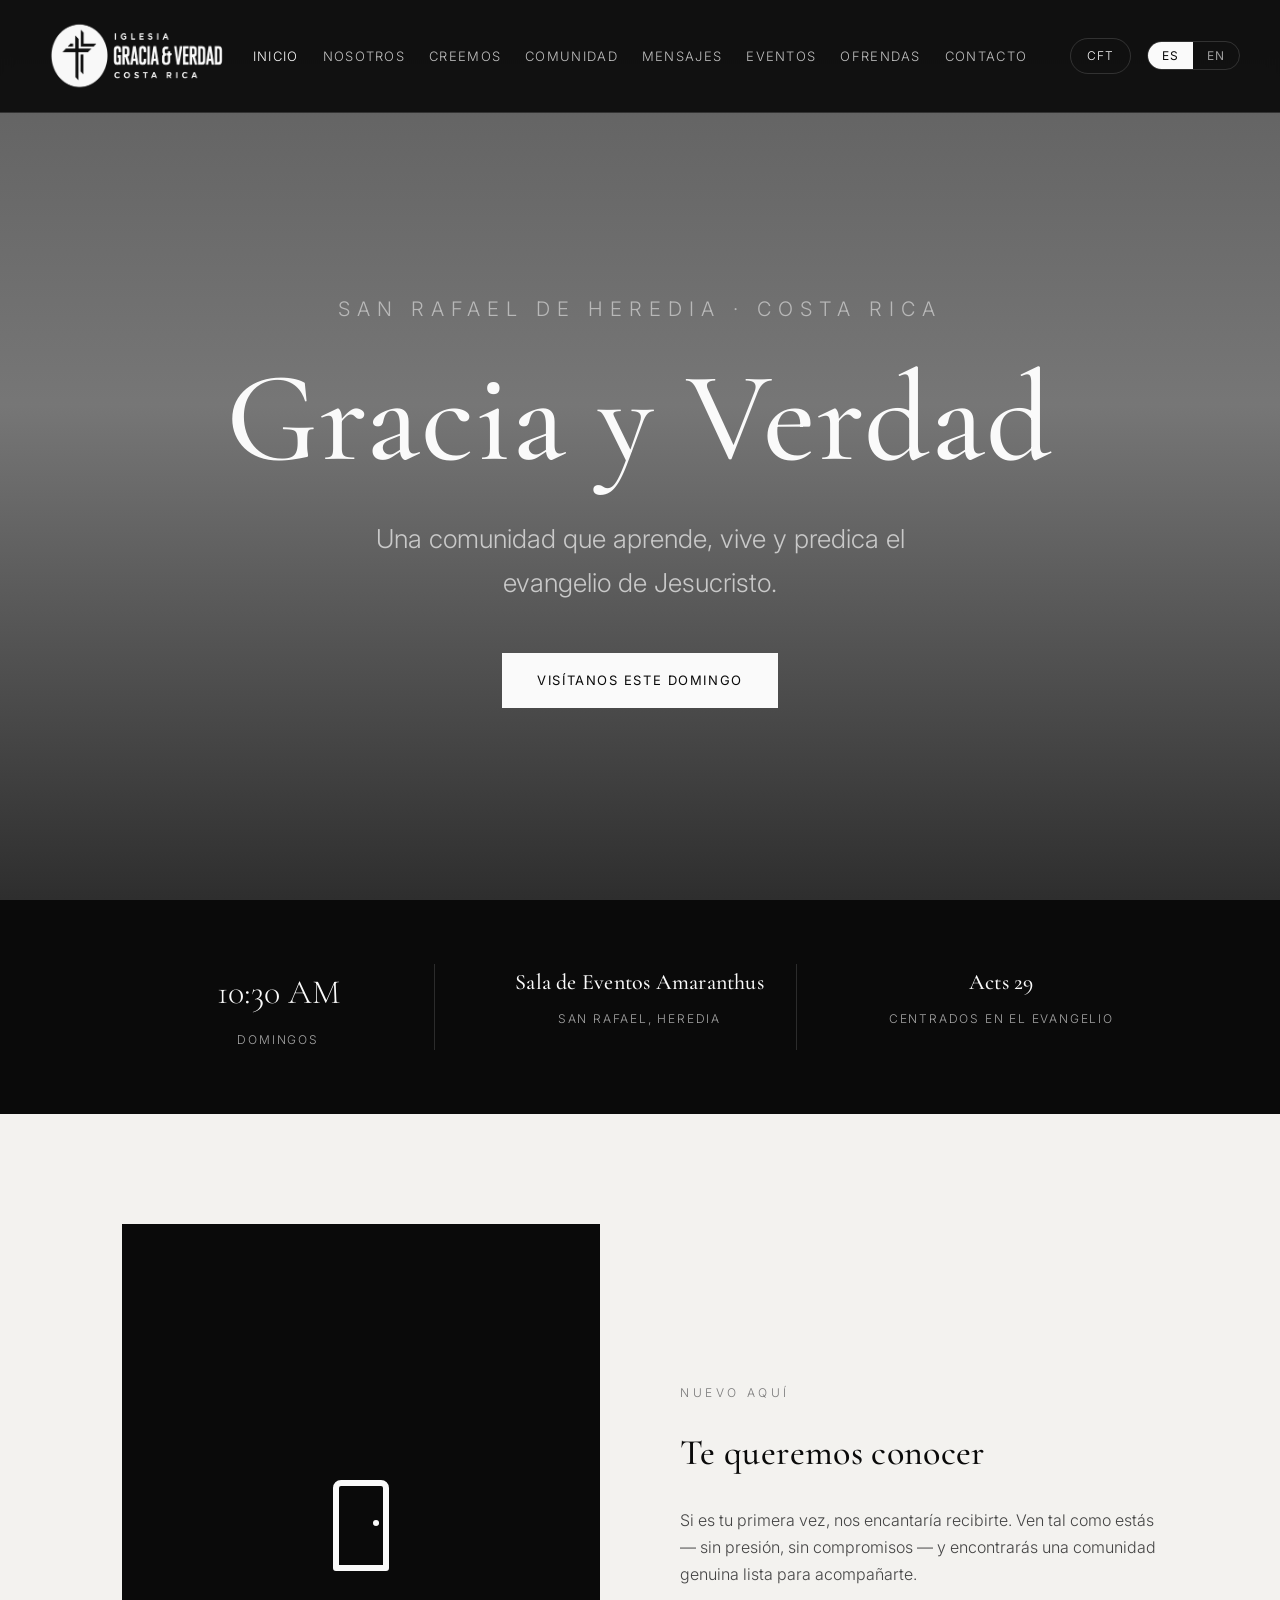
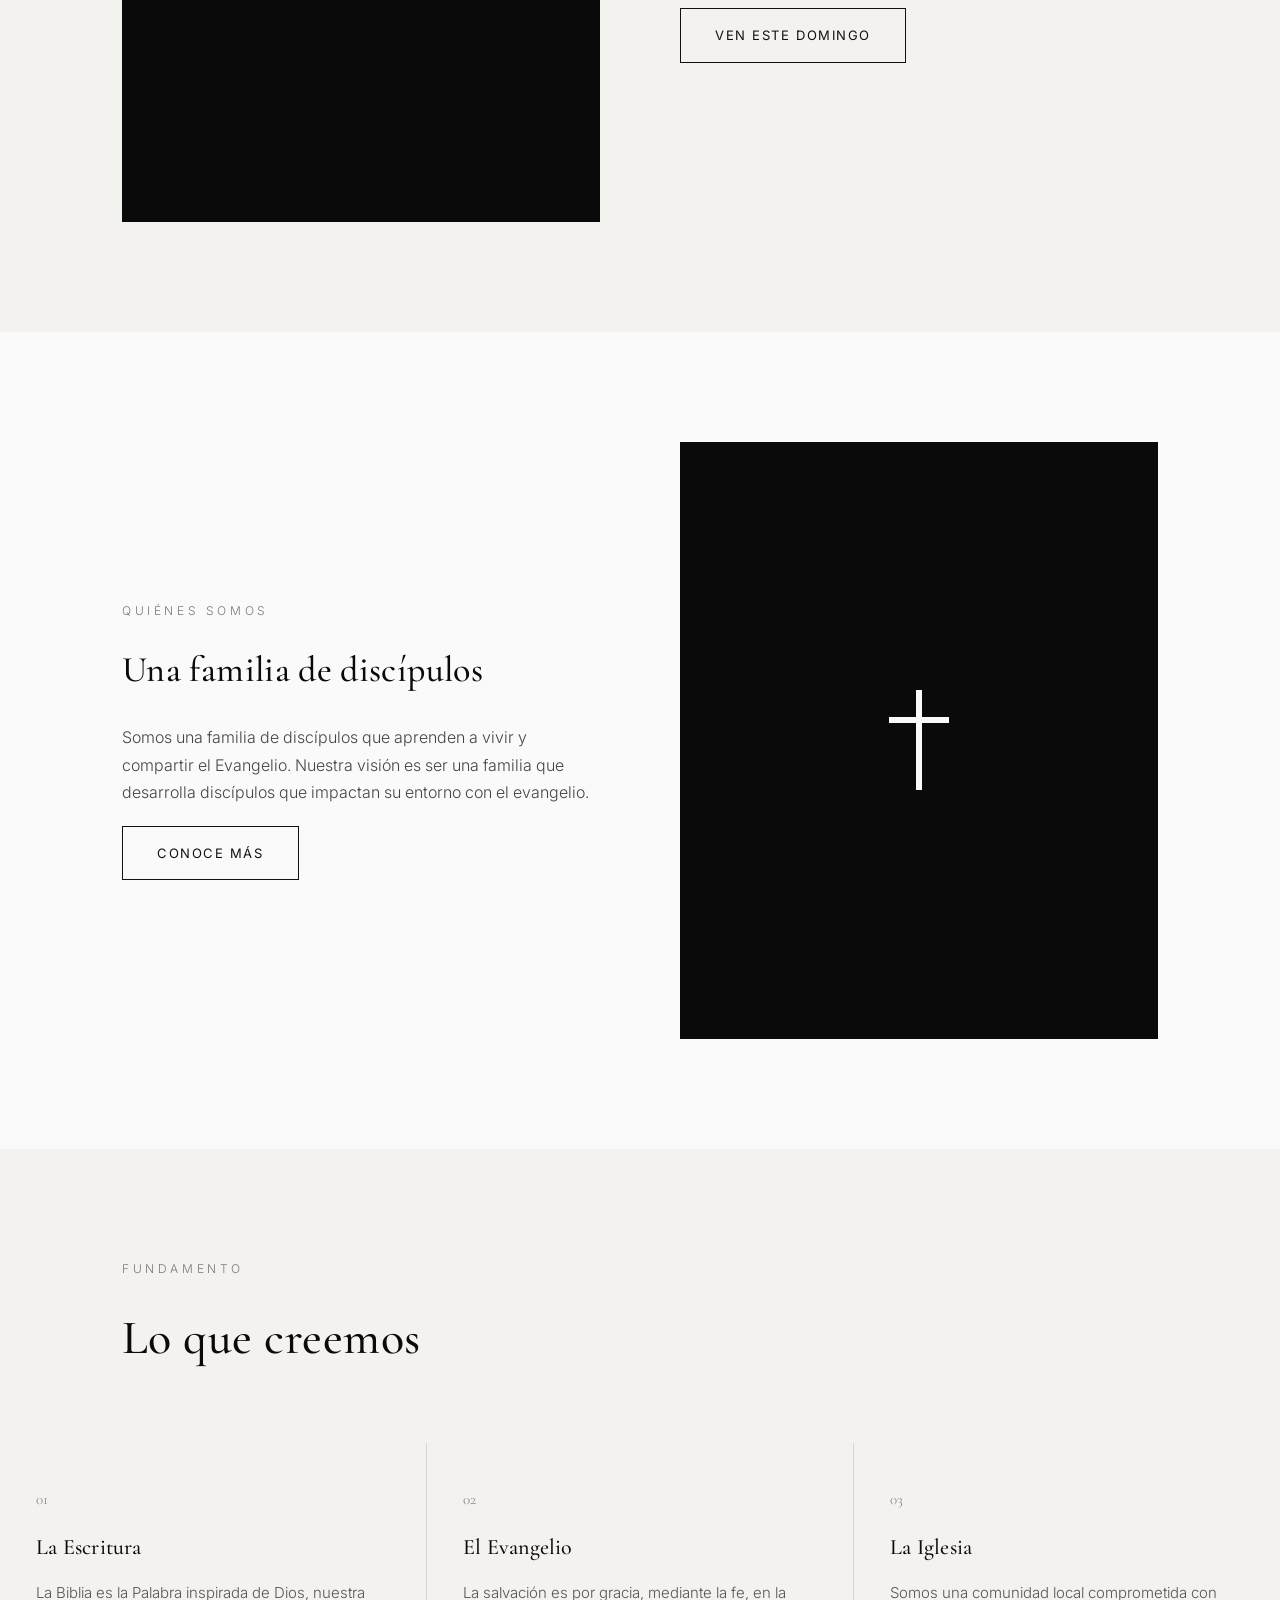
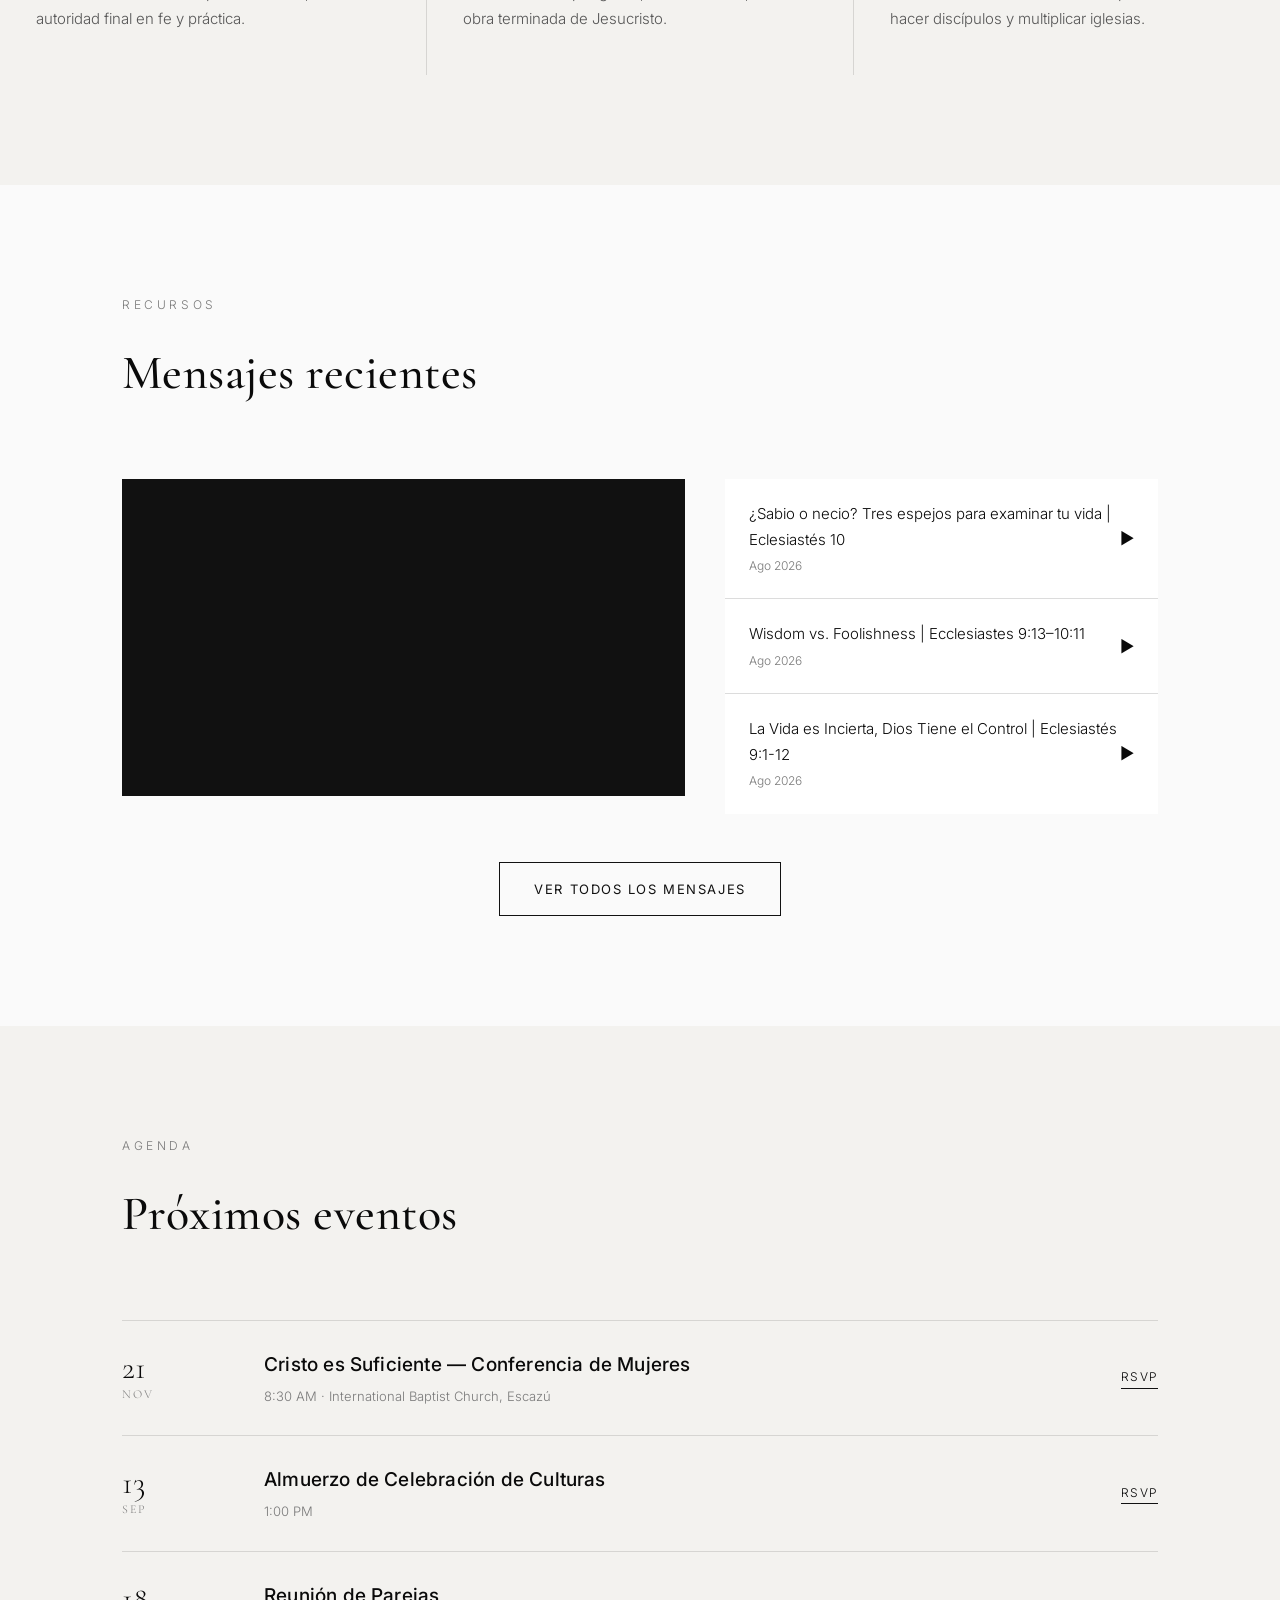
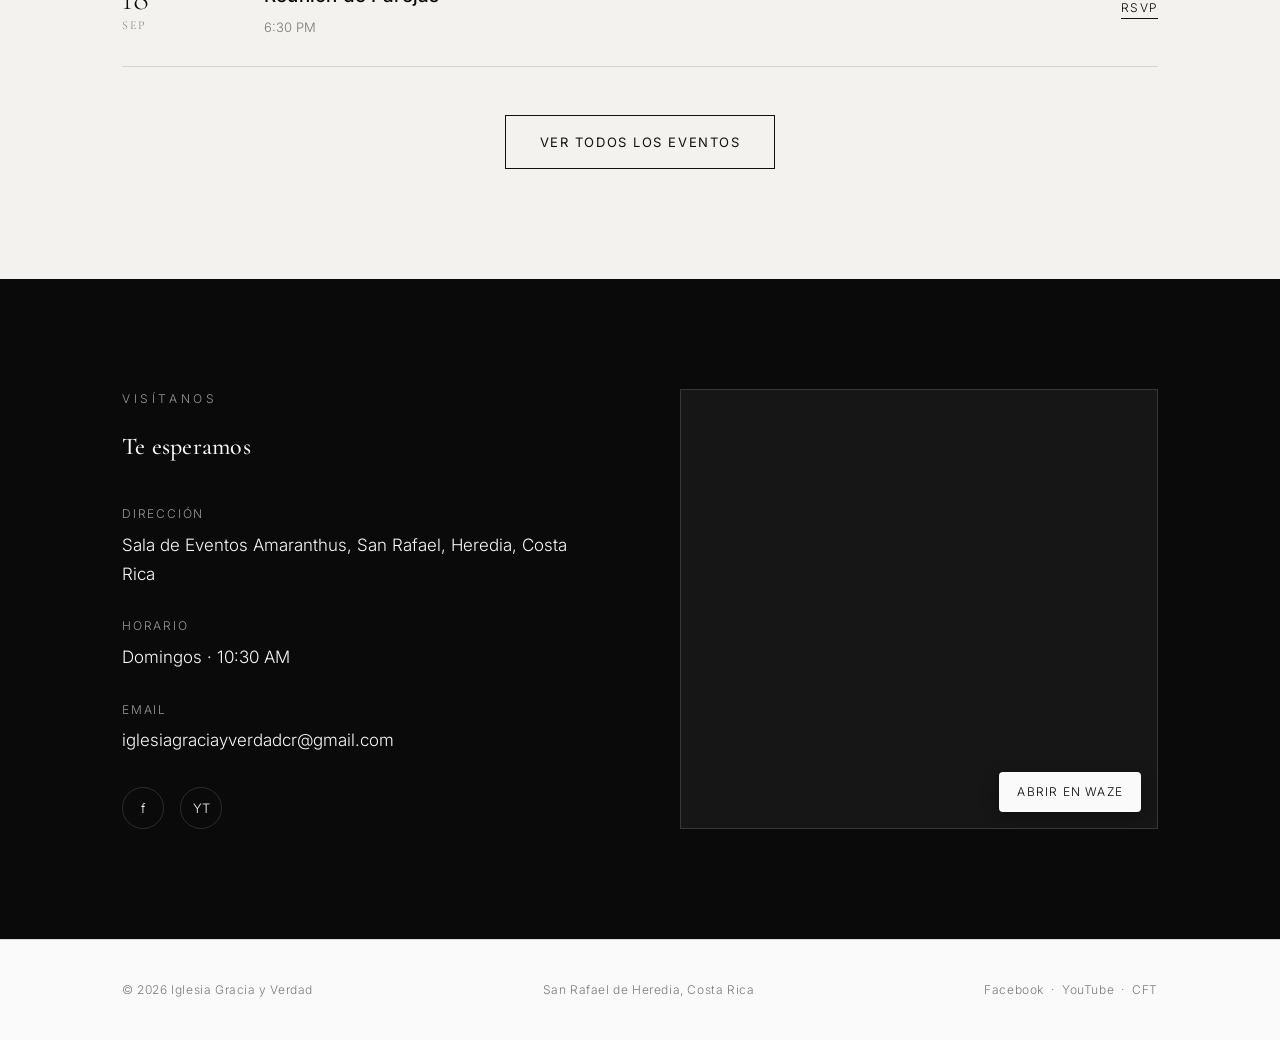
==== index.html @ 1cadcfd3 "Add CFT badge to header nav on every page for higher visibility" ====
<!DOCTYPE html>
<html lang="es" data-lang="es">
<head>
<meta charset="UTF-8">
<meta name="viewport" content="width=device-width, initial-scale=1.0">
<title>Inicio | Home &mdash; Iglesia Gracia y Verdad</title>
<meta name="description" content="Iglesia Gracia y Verdad, San Rafael de Heredia, Costa Rica / Iglesia Gracia y Verdad, San Rafael de Heredia, Costa Rica">
<link rel="preconnect" href="https://fonts.googleapis.com">
<link rel="preconnect" href="https://fonts.gstatic.com" crossorigin>
<link href="https://fonts.googleapis.com/css2?family=Cormorant+Garamond:wght@400;500;600&family=Inter:wght@300;400;500;600&display=swap" rel="stylesheet">
<link rel="stylesheet" href="style.css">
</head>
<body>
<header>
  <div class="nav">
    <a class="brand" href="index.html">
      <img src="logo3.png" alt="Iglesia Gracia y Verdad" class="brand-logo" onerror="this.style.display='none';document.getElementById('brand-fallback').style.display='flex';">
      <span class="brand-fallback" id="brand-fallback">
        <span class="mark">
          <svg viewBox="0 0 24 24" fill="none" xmlns="http://www.w3.org/2000/svg">
            <path d="M12 3 L12 21 M7 9 L17 9" stroke="#0a0a0a" stroke-width="2"/>
          </svg>
        </span>
        <span class="brand-name">Gracia y Verdad</span>
      </span>
    </a>
    <div class="nav-group">
      <nav class="links">
      <a href="index.html" class="active"><span data-i18n="es" class="inline">Inicio</span><span data-i18n="en" class="inline">Home</span></a>
      <a href="about.html" class=""><span data-i18n="es" class="inline">Nosotros</span><span data-i18n="en" class="inline">About</span></a>
      <a href="beliefs.html" class=""><span data-i18n="es" class="inline">Creemos</span><span data-i18n="en" class="inline">Beliefs</span></a>
      <a href="community.html" class=""><span data-i18n="es" class="inline">Comunidad</span><span data-i18n="en" class="inline">Community</span></a>
      <a href="sermons.html" class=""><span data-i18n="es" class="inline">Mensajes</span><span data-i18n="en" class="inline">Sermons</span></a>
      <a href="events.html" class=""><span data-i18n="es" class="inline">Eventos</span><span data-i18n="en" class="inline">Events</span></a>
      <a href="giving.html" class=""><span data-i18n="es" class="inline">Ofrendas</span><span data-i18n="en" class="inline">Giving</span></a>
      <a href="contact.html" class=""><span data-i18n="es" class="inline">Contacto</span><span data-i18n="en" class="inline">Contact</span></a>
      </nav>
      <div class="nav-right">
        <a class="cft-badge" href="https://cftgv.com/" target="_blank" rel="noopener">CFT</a>
        <div class="lang-toggle">
          <button data-set-lang="es">ES</button>
          <button data-set-lang="en">EN</button>
        </div>
        <button class="menu-btn" aria-label="Menu">&#9776;</button>
      </div>
    </div>
  </div>
</header>

<section class="hero">
  <video class="hero-video" autoplay muted loop playsinline>
    <source src="hero-video-compressed.mp4" type="video/mp4">
  </video>
  <div class="hero-overlay"></div>
  <div class="eyebrow">
    <span data-i18n="es" class="inline">San Rafael de Heredia &middot; Costa Rica</span>
    <span data-i18n="en" class="inline">San Rafael de Heredia &middot; Costa Rica</span>
  </div>
  <h1>Gracia y Verdad</h1>
  <p class="sub">
    <span data-i18n="es">Una comunidad que aprende, vive y predica el evangelio de Jesucristo.</span>
    <span data-i18n="en">A community that learns, lives, and preaches the gospel of Jesus Christ.</span>
  </p>
  <div class="hero-cta">
    <a class="btn solid" href="#welcome">
      <span data-i18n="es" class="inline">Vis&iacute;tanos este domingo</span>
      <span data-i18n="en" class="inline">Join us Sunday</span>
    </a>
  </div>
</section>

<div class="info-strip">
  <div class="container info-grid">
    <div class="item">
      <div class="num">10:30 AM</div>
      <div class="cap"><span data-i18n="es" class="inline">Domingos</span><span data-i18n="en" class="inline">Sundays</span></div>
    </div>
    <div class="item">
      <div class="num serif" style="font-size:22px;">Sala de Eventos Amaranthus</div>
      <div class="cap"><span data-i18n="es" class="inline">San Rafael, Heredia</span><span data-i18n="en" class="inline">San Rafael, Heredia</span></div>
    </div>
    <div class="item">
      <div class="num serif" style="font-size:22px;">Acts 29</div>
      <div class="cap"><span data-i18n="es" class="inline">Centrados en el Evangelio</span><span data-i18n="en" class="inline">Gospel-Centered</span></div>
    </div>
  </div>
</div>

<section class="off" id="welcome">
  <div class="container about-grid">
    <div class="visual">
      <svg viewBox="0 0 24 24" fill="none" xmlns="http://www.w3.org/2000/svg">
        <path d="M7 21V5a1 1 0 0 1 1-1h8a1 1 0 0 1 1 1v16M7 21h10M15 12h.01" stroke="#fafafa" stroke-width="1.2" stroke-linecap="round"/>
      </svg>
    </div>
    <div>
      <div class="label"><span data-i18n="es" class="inline">Nuevo aqu&iacute;</span><span data-i18n="en" class="inline">New Here</span></div>
      <h2 style="font-size:36px;margin-bottom:24px;">
        <span data-i18n="es">Te queremos conocer</span>
        <span data-i18n="en">We want to meet you</span>
      </h2>
      <p>
        <span data-i18n="es">Si es tu primera vez, nos encantar&iacute;a recibirte. Ven tal como est&aacute;s &mdash; sin presi&oacute;n, sin compromisos &mdash; y encontrar&aacute;s una comunidad genuina lista para acompa&ntilde;arte.</span>
        <span data-i18n="en">If it's your first time, we'd love to welcome you. Come just as you are &mdash; no pressure, no obligations &mdash; and you'll find a genuine community ready to walk alongside you.</span>
      </p>
      <a class="btn dark" href="visit.html#form">
        <span data-i18n="es" class="inline">Ven este domingo</span>
        <span data-i18n="en" class="inline">Come this Sunday</span>
      </a>
    </div>
  </div>
</section>

<section id="about">
  <div class="container about-grid">
    <div>
      <div class="label"><span data-i18n="es" class="inline">Qui&eacute;nes somos</span><span data-i18n="en" class="inline">Who we are</span></div>
      <h2 style="font-size:36px;margin-bottom:24px;">
        <span data-i18n="es">Una familia de disc&iacute;pulos</span>
        <span data-i18n="en">A family of disciples</span>
      </h2>
      <p>
        <span data-i18n="es">Somos una familia de disc&iacute;pulos que aprenden a vivir y compartir el Evangelio. Nuestra visi&oacute;n es ser una familia que desarrolla disc&iacute;pulos que impactan su entorno con el evangelio.</span>
        <span data-i18n="en">We are a family of disciples who learn to live and share the Gospel. Our vision is to be a family that develops disciples who impact their surroundings with the gospel.</span>
      </p>
      <a class="btn dark" href="about.html">
        <span data-i18n="es" class="inline">Conoce m&aacute;s</span>
        <span data-i18n="en" class="inline">Learn more</span>
      </a>
    </div>
    <div class="visual">
      <svg viewBox="0 0 24 24" fill="none" xmlns="http://www.w3.org/2000/svg">
        <path d="M12 2 L12 22 M6 8 L18 8" stroke="#fafafa" stroke-width="1.2"/>
      </svg>
    </div>
  </div>
</section>

<section class="off">
  <div class="container">
    <div class="section-head">
      <div class="label"><span data-i18n="es" class="inline">Fundamento</span><span data-i18n="en" class="inline">Foundation</span></div>
      <h2><span data-i18n="es">Lo que creemos</span><span data-i18n="en">What we believe</span></h2>
    </div>
  </div>
  <div class="beliefs-grid">
    <div class="belief-card">
      <div class="n">01</div>
      <h3><span data-i18n="es" class="inline">La Escritura</span><span data-i18n="en" class="inline">Scripture</span></h3>
      <p><span data-i18n="es" class="inline">La Biblia es la Palabra inspirada de Dios, nuestra autoridad final en fe y pr&aacute;ctica.</span><span data-i18n="en" class="inline">The Bible is God's inspired word, our final authority in faith and practice.</span></p>
    </div>
    <div class="belief-card">
      <div class="n">02</div>
      <h3><span data-i18n="es" class="inline">El Evangelio</span><span data-i18n="en" class="inline">The Gospel</span></h3>
      <p><span data-i18n="es" class="inline">La salvaci&oacute;n es por gracia, mediante la fe, en la obra terminada de Jesucristo.</span><span data-i18n="en" class="inline">Salvation is by grace, through faith, in the finished work of Jesus Christ.</span></p>
    </div>
    <div class="belief-card">
      <div class="n">03</div>
      <h3><span data-i18n="es" class="inline">La Iglesia</span><span data-i18n="en" class="inline">The Church</span></h3>
      <p><span data-i18n="es" class="inline">Somos una comunidad local comprometida con hacer disc&iacute;pulos y multiplicar iglesias.</span><span data-i18n="en" class="inline">We are a local community committed to making disciples and multiplying churches.</span></p>
    </div>
  </div>
</section>

<section id="sermons">
  <div class="container">
    <div class="section-head">
      <div class="label"><span data-i18n="es" class="inline">Recursos</span><span data-i18n="en" class="inline">Resources</span></div>
      <h2><span data-i18n="es">Mensajes recientes</span><span data-i18n="en">Recent messages</span></h2>
    </div>
    <div class="sermons-grid">
      <div class="sermon-main">
        <iframe src="https://www.youtube.com/embed/0CpID0qrh1k" title="&iquest;Sabio o necio? Tres espejos para examinar tu vida | Eclesiast&eacute;s 10" frameborder="0" allow="accelerometer; autoplay; clipboard-write; encrypted-media; gyroscope; picture-in-picture; web-share" allowfullscreen loading="lazy"></iframe>
      </div>
      <div class="sermon-list">
        <a class="sermon-item" href="https://www.youtube.com/watch?v=0CpID0qrh1k" target="_blank" rel="noopener"><div><div class="t">&iquest;Sabio o necio? Tres espejos para examinar tu vida | Eclesiast&eacute;s 10</div><div class="d">Ago 2026</div></div><span>&#9658;</span></a>
        <a class="sermon-item" href="https://www.youtube.com/watch?v=OTzett-KZFs" target="_blank" rel="noopener"><div><div class="t">Wisdom vs. Foolishness | Ecclesiastes 9:13&ndash;10:11</div><div class="d">Ago 2026</div></div><span>&#9658;</span></a>
        <a class="sermon-item" href="https://www.youtube.com/watch?v=2HxVVXt8k74" target="_blank" rel="noopener"><div><div class="t">La Vida es Incierta, Dios Tiene el Control | Eclesiast&eacute;s 9:1-12</div><div class="d">Ago 2026</div></div><span>&#9658;</span></a>
      </div>
    </div>
    <div class="channel-cta">
      <a class="btn dark" href="sermons.html">
        <span data-i18n="es" class="inline">Ver todos los mensajes</span>
        <span data-i18n="en" class="inline">View all sermons</span>
      </a>
    </div>
  </div>
</section>

<section class="off" id="events">
  <div class="container">
    <div class="section-head">
      <div class="label"><span data-i18n="es" class="inline">Agenda</span><span data-i18n="en" class="inline">Calendar</span></div>
      <h2><span data-i18n="es">Pr&oacute;ximos eventos</span><span data-i18n="en">Upcoming events</span></h2>
    </div>
    <div class="events-list">
      <div class="event-row">
        <div class="date"><div class="d">21</div><div class="m">Nov</div></div>
        <div><h3><span data-i18n="es" class="inline">Cristo es Suficiente &mdash; Conferencia de Mujeres</span><span data-i18n="en" class="inline">Christ Is Enough &mdash; Women's Conference</span></h3><div class="meta">8:30 AM &middot; <span data-i18n="es" class="inline">International Baptist Church, Escaz&uacute;</span><span data-i18n="en" class="inline">International Baptist Church, Escaz&uacute;</span></div></div>
        <a class="rsvp" href="events.html">RSVP</a>
      </div>
      <div class="event-row">
        <div class="date"><div class="d">13</div><div class="m">Sep</div></div>
        <div><h3><span data-i18n="es" class="inline">Almuerzo de Celebraci&oacute;n de Culturas</span><span data-i18n="en" class="inline">Culture Celebration Lunch</span></h3><div class="meta">1:00 PM</div></div>
        <a class="rsvp" href="events.html">RSVP</a>
      </div>
      <div class="event-row">
        <div class="date"><div class="d">18</div><div class="m">Sep</div></div>
        <div><h3><span data-i18n="es" class="inline">Reuni&oacute;n de Parejas</span><span data-i18n="en" class="inline">Couples Gathering</span></h3><div class="meta">6:30 PM</div></div>
        <a class="rsvp" href="events.html">RSVP</a>
      </div>
    </div>
    <div class="channel-cta">
      <a class="btn dark" href="events.html">
        <span data-i18n="es" class="inline">Ver todos los eventos</span>
        <span data-i18n="en" class="inline">View all events</span>
      </a>
    </div>
  </div>
</section>

<section class="contact-band" id="contact">
  <div class="container contact-grid">
    <div>
      <div class="label" style="color:#999;"><span data-i18n="es" class="inline">Vis&iacute;tanos</span><span data-i18n="en" class="inline">Visit us</span></div>
      <h2 style="margin-bottom:36px;"><span data-i18n="es">Te esperamos</span><span data-i18n="en">We'd love to see you</span></h2>
      <div class="contact-item">
        <div class="k"><span data-i18n="es" class="inline">Direcci&oacute;n</span><span data-i18n="en" class="inline">Address</span></div>
        <div class="v">Sala de Eventos Amaranthus, San Rafael, Heredia, Costa Rica</div>
      </div>
      <div class="contact-item">
        <div class="k"><span data-i18n="es" class="inline">Horario</span><span data-i18n="en" class="inline">Service time</span></div>
        <div class="v"><span data-i18n="es" class="inline">Domingos</span><span data-i18n="en" class="inline">Sundays</span> &middot; 10:30 AM</div>
      </div>
      <div class="contact-item">
        <div class="k">Email</div>
        <div class="v">iglesiagraciayverdadcr@gmail.com</div>
      </div>
      <div class="social-row">
        <a href="https://www.facebook.com/Iglesiagraciaverdad/" target="_blank" rel="noopener" title="Facebook">f</a>
        <a href="https://www.youtube.com/@igvcr" target="_blank" rel="noopener" title="YouTube">YT</a>
      </div>
    </div>
    <div class="map-block">
      <iframe src="https://www.google.com/maps?q=2WR5%2B6V+San+Rafael,+Heredia+Province,+Costa+Rica&output=embed" allowfullscreen="" loading="lazy" referrerpolicy="no-referrer-when-downgrade" title="Ubicaci&oacute;n"></iframe>
      <a class="waze-btn" href="https://waze.com/ul?q=2WR5%2B6V%20San%20Rafael%2C%20Heredia%20Province%2C%20Costa%20Rica&navigate=yes" target="_blank" rel="noopener">
        <span data-i18n="es" class="inline">Abrir en Waze</span>
        <span data-i18n="en" class="inline">Open in Waze</span>
      </a>
    </div>
  </div>
</section>
<footer>
  <div class="container footer-row">
    <span>&copy; 2026 Iglesia Gracia y Verdad</span>
    <span>San Rafael de Heredia, Costa Rica</span>
    <span>
      <a href="https://www.facebook.com/Iglesiagraciaverdad/" target="_blank" rel="noopener">Facebook</a>
      &nbsp;&middot;&nbsp;
      <a href="https://www.youtube.com/@igvcr" target="_blank" rel="noopener">YouTube</a>
      &nbsp;&middot;&nbsp;
      <a href="https://cftgv.com/" target="_blank" rel="noopener">CFT</a>
    </span>
  </div>
</footer>

<script src="main.js"></script>
</body>
</html>
---- style.css ----
:root{
  --black:#0a0a0a;
  --white:#fafafa;
  --off:#f3f2ef;
  --line: rgba(255,255,255,0.14);
  --line-dark: rgba(0,0,0,0.12);
  --gray: #7a7a7a;
}
*{margin:0;padding:0;box-sizing:border-box;}
html{scroll-behavior:smooth;}
body{
  background:var(--white);
  color:var(--black);
  font-family:'Inter',sans-serif;
  font-weight:300;
  line-height:1.7;
  -webkit-font-smoothing:antialiased;
}
h1,h2,h3,.serif{font-family:'Cormorant Garamond',serif;font-weight:500;letter-spacing:0.01em;}
a{color:inherit;text-decoration:none;}
img{max-width:100%;display:block;}
.container{max-width:1100px;margin:0 auto;padding:0 32px;}

/* i18n */
[data-i18n]{display:none;}
html[data-lang="es"] [data-i18n="es"]{display:block;}
html[data-lang="en"] [data-i18n="en"]{display:block;}
html[data-lang="es"] [data-i18n="es"].inline{display:inline;}
html[data-lang="en"] [data-i18n="en"].inline{display:inline;}

/* Header */
header{
  position:fixed;top:0;left:0;right:0;z-index:100;
  background:rgba(10,10,10,0.92);
  backdrop-filter: blur(6px);
  border-bottom:1px solid var(--line);
}
.nav{display:grid;grid-template-columns:1fr auto 1fr;align-items:center;gap:24px;padding:0 40px;width:100%;}
.brand{display:flex;align-items:center;color:var(--white);flex-shrink:0;justify-self:start;}
.brand-logo{height:112px;width:auto;display:block;}
.brand-fallback{display:none;align-items:center;gap:12px;}
.brand-fallback .mark{width:34px;height:34px;border-radius:50%;background:var(--white);display:flex;align-items:center;justify-content:center;flex-shrink:0;}
.brand-fallback .mark svg{width:18px;height:18px;}
.brand-name{font-family:'Cormorant Garamond',serif;font-size:19px;letter-spacing:0.03em;color:var(--white);white-space:nowrap;}
.nav-group{display:contents;}
nav.links{display:flex;align-items:center;gap:24px;justify-self:center;}
nav.links a{color:var(--white);font-size:13px;letter-spacing:0.1em;text-transform:uppercase;opacity:0.75;transition:opacity .2s;white-space:nowrap;}
nav.links a:hover,nav.links a.active{opacity:1;}
.nav-right{display:flex;align-items:center;gap:16px;flex-shrink:0;justify-self:end;}
.lang-toggle{display:flex;border:1px solid var(--line);border-radius:20px;overflow:hidden;flex-shrink:0;}
.lang-toggle button{
  background:none;border:none;color:var(--white);font-family:'Inter',sans-serif;
  font-size:12px;letter-spacing:0.08em;padding:6px 14px;cursor:pointer;opacity:0.6;transition:.2s;
}
.lang-toggle button.active{opacity:1;background:var(--white);color:var(--black);}
.menu-btn{display:none;background:none;border:none;color:var(--white);font-size:24px;cursor:pointer;padding:8px;z-index:101;}
.cft-badge{
  border:1px solid var(--line);border-radius:20px;
  padding:7px 16px;font-size:12px;letter-spacing:0.08em;text-transform:uppercase;
  color:var(--white);white-space:nowrap;transition:.2s;flex-shrink:0;
}
.cft-badge:hover{background:var(--white);color:var(--black);}

@media (max-width:900px){
  .brand-logo{height:76px;}
  .nav{padding:0 20px;gap:16px;}
  nav.links{
    position:fixed;top:76px;left:0;right:0;bottom:0;background:var(--black);
    flex-direction:column;align-items:flex-start;padding:32px;gap:0;
    transform:translateX(100%);transition:transform 0.35s cubic-bezier(0.4, 0, 0.2, 1);
    overflow-y:auto;z-index:100;
  }
  nav.links.open{transform:translateX(0);}
  nav.links a{font-size:18px;padding:16px 0;width:100%;border-bottom:1px solid var(--line);opacity:0.9;}
  .menu-btn{display:block;z-index:101;}
}

@media (max-width:640px){
  .brand-logo{height:56px;}
  .nav{padding:0 16px;grid-template-columns:1fr auto;}
  .lang-toggle{font-size:11px;}
  .lang-toggle button{padding:5px 10px;}
  .menu-btn{font-size:20px;padding:6px;}
  .cft-badge{font-size:10px;padding:5px 10px;}

  /* Hero adjustments */
  .hero{padding:120px 16px 60px;}
  .hero h1{font-size:clamp(36px,8vw,72px);margin-bottom:20px;}
  .hero p.sub{font-size:clamp(16px,2vw,20px);margin-bottom:32px;}
  .hero-cta{gap:12px;}
  .btn{padding:12px 24px;font-size:12px;}

  /* Page hero */
  .page-hero{padding:140px 16px 60px;}
  .page-hero h1{font-size:clamp(28px,5vw,48px);}

  /* Sections */
  section{padding:60px 16px;}
  .section-head{margin-bottom:40px;}
  .section-head h2{font-size:clamp(24px,3vw,36px);}

  /* Info grid */
  .info-grid{gap:20px;padding:48px 16px;}
  .info-grid .item .num{font-size:28px;}

  /* Leader card */
  .leader-card{gap:16px;margin-top:28px;}
  .leader-card .photo{width:72px;height:72px;}
  .leader-card h3{font-size:18px;}

  /* Event row */
  .event-row{grid-template-columns:60px 1fr;gap:16px;padding:20px 0;}
  .event-row .date .d{font-size:28px;}
}

/* Page hero (interior pages) */
.page-hero{
  background:var(--black);color:var(--white);padding:220px 0 80px;text-align:center;
}
.page-hero .label{color:#a5a5a5;}
.page-hero h1{font-size:clamp(36px,6vw,64px);}

/* Hero (home) */
.hero{
  min-height:100vh;
  display:flex;flex-direction:column;align-items:center;justify-content:center;
  text-align:center;color:var(--white);position:relative;
  padding:180px 32px 80px;
  overflow:hidden;
}
.hero-video{
  position:absolute;top:0;left:0;width:100%;height:100%;
  object-fit:cover;z-index:1;
}
.hero-overlay{
  position:absolute;top:0;left:0;width:100%;height:100%;
  background:linear-gradient(180deg, rgba(10,10,10,0.65) 0%, rgba(10,10,10,0.55) 45%, rgba(10,10,10,0.85) 100%);
  z-index:2;
}
.hero > *:not(.hero-video):not(.hero-overlay){
  position:relative;z-index:3;
}
.hero .eyebrow{font-size:clamp(14px,1.6vw,20px);letter-spacing:0.35em;text-transform:uppercase;color:#b8b8b8;margin-bottom:28px;}
.hero h1{font-size:clamp(56px,10vw,128px);line-height:1.02;max-width:1000px;margin-bottom:32px;}
.hero p.sub{font-size:clamp(18px,2.2vw,26px);color:#c9c9c9;max-width:640px;margin-bottom:48px;font-weight:300;}
.hero-cta{display:flex;gap:18px;flex-wrap:wrap;justify-content:center;}
.btn{
  display:inline-block;padding:15px 34px;font-size:13px;letter-spacing:0.12em;text-transform:uppercase;
  border:1px solid var(--white);transition:.25s;cursor:pointer;
  background:transparent;font-family:'Inter',sans-serif;font-weight:400;-webkit-appearance:none;appearance:none;
}
.btn.solid{background:var(--white);color:var(--black);}
.btn.solid:hover{background:transparent;color:var(--white);}
.btn.outline{color:var(--white);}
.btn.outline:hover{background:var(--white);color:var(--black);}
.btn.dark{border-color:#111;color:#111;}
.btn.dark:hover{background:#111;color:var(--white);}

/* Sections */
section{padding:110px 0;}
.label{font-size:12px;letter-spacing:0.3em;text-transform:uppercase;color:var(--gray);margin-bottom:18px;}
.section-head{max-width:640px;margin-bottom:64px;}
.section-head h2{font-size:clamp(32px,4vw,48px);}
.off{background:var(--off);}

/* Info strip */
.info-strip{background:var(--black);color:var(--white);padding:64px 0;}
.info-grid{display:grid;grid-template-columns:repeat(3,1fr);gap:48px;text-align:center;}
.info-grid .item .num{font-family:'Cormorant Garamond',serif;font-size:34px;margin-bottom:8px;}
.info-grid .item .cap{font-size:12px;letter-spacing:0.15em;text-transform:uppercase;color:#a5a5a5;}
.info-grid .item{border-right:1px solid var(--line);}
.info-grid .item:last-child{border-right:none;}

/* About / two-col */
.about-grid{display:grid;grid-template-columns:1fr 1fr;gap:80px;align-items:center;}
.about-grid .visual{aspect-ratio:4/5;background:var(--black);display:flex;align-items:center;justify-content:center;}
.about-grid .visual svg{width:120px;height:120px;}
.about-grid p{color:#444;margin-bottom:20px;font-size:16px;}

/* Leader card */
.leader-card{display:flex;gap:28px;align-items:center;margin-top:40px;}
.leader-card .photo{width:88px;height:88px;border-radius:50%;background:#111;flex-shrink:0;object-fit:cover;}
.leader-card h3{font-size:20px;margin-bottom:4px;}
.leader-card p{font-size:14px;color:var(--gray);margin:0;}

/* Beliefs */
.beliefs-grid{display:grid;grid-template-columns:repeat(3,1fr);gap:1px;background:var(--line-dark);}
.belief-card{background:var(--off);padding:44px 36px;}
.belief-card .n{font-family:'Cormorant Garamond',serif;font-size:15px;color:var(--gray);margin-bottom:16px;}
.belief-card h3{font-size:22px;margin-bottom:14px;}
.belief-card p{color:#555;font-size:15px;}

/* Doctrine accordion (beliefs page) */
.doctrine-list{max-width:760px;margin:0 auto;display:flex;flex-direction:column;}
.doctrine-item{border-top:1px solid var(--line-dark);padding:28px 0;}
.doctrine-item:last-child{border-bottom:1px solid var(--line-dark);}
.doctrine-item summary{cursor:pointer;list-style:none;position:relative;padding-right:32px;display:flex;align-items:baseline;gap:16px;}
.doctrine-item summary::-webkit-details-marker{display:none;}
.doctrine-item summary::after{content:'+';position:absolute;right:0;top:0;font-size:22px;color:var(--gray);}
.doctrine-item[open] summary::after{content:'\2212';}
.doctrine-item summary .n{font-family:'Cormorant Garamond',serif;font-size:15px;color:var(--gray);flex-shrink:0;}
.doctrine-item summary h3{font-size:24px;margin:0;}
.doctrine-item .body{margin-top:18px;color:#444;font-size:15.5px;}
.doctrine-item .body p{margin-bottom:14px;}
.doctrine-item .body p:last-child{margin-bottom:0;}
.doctrine-item .verse{font-style:italic;color:#555;border-left:2px solid var(--line-dark);padding-left:16px;margin-top:14px;}
.doctrine-item .verse cite{display:block;font-style:normal;font-size:13px;color:var(--gray);margin-top:6px;}

.grace-grid{display:flex;flex-direction:column;gap:1px;background:var(--line-dark);margin-top:20px;}
.grace-card{background:var(--off);padding:32px 36px;}
.grace-card h3{font-size:19px;margin-bottom:12px;}
.grace-card blockquote{font-style:italic;color:#444;font-size:15px;margin:0;}
.grace-card cite{display:block;font-style:normal;font-size:13px;color:var(--gray);margin-top:10px;}

.distinctives-grid{grid-template-columns:repeat(4,1fr);}
@media (max-width:900px){.distinctives-grid{grid-template-columns:repeat(2,1fr);}}
@media (max-width:500px){.distinctives-grid{grid-template-columns:1fr;}}

/* What to expect (visit page) */
.expect-grid{display:grid;grid-template-columns:repeat(4,1fr);gap:1px;background:var(--line-dark);}
@media (max-width:900px){
  .expect-grid{grid-template-columns:repeat(2,1fr);}
}
@media (max-width:600px){
  .expect-grid{grid-template-columns:1fr;}
}

/* Ministries / community */
.ministries-grid{display:grid;grid-template-columns:1fr 1fr;gap:1px;background:var(--line-dark);}
.ministry-card{background:var(--white);padding:40px;}
.ministry-card h3{font-size:24px;margin-bottom:12px;}
.ministry-card p{color:#444;font-size:15px;margin-bottom:14px;}
.ministry-card ul{list-style:none;font-size:14px;color:#555;}
.ministry-card ul li{padding:6px 0;border-top:1px solid var(--line-dark);}
.ministry-card ul li:first-child{border-top:none;}
.ministry-meta{font-size:12px;letter-spacing:0.12em;text-transform:uppercase;color:var(--gray);margin-bottom:6px;}

/* Sermons */
.sermons-grid{display:grid;grid-template-columns:1.3fr 1fr;gap:40px;}
.sermon-main{aspect-ratio:16/9;background:#111;position:relative;overflow:hidden;}
.sermon-main iframe{width:100%;height:100%;border:none;}
.sermon-main .play{position:absolute;inset:0;display:flex;align-items:center;justify-content:center;pointer-events:none;}
.sermon-main .play span{width:64px;height:64px;border-radius:50%;border:1px solid rgba(255,255,255,0.5);display:flex;align-items:center;justify-content:center;color:#fff;}
.sermon-list{display:flex;flex-direction:column;gap:1px;background:var(--line-dark);}
.sermon-item{background:#fff;padding:22px 24px;display:flex;justify-content:space-between;align-items:center;}
.sermon-item .t{font-size:15px;}
.sermon-item .d{font-size:12px;color:var(--gray);margin-top:4px;}
.channel-cta{margin-top:48px;text-align:center;}

/* Featured event */
.featured-event{display:grid;grid-template-columns:0.85fr 1fr;gap:64px;align-items:center;}
.featured-event .poster{
  box-shadow:0 24px 60px rgba(0,0,0,0.18);border-radius:6px;overflow:hidden;
  transform:rotate(-1.2deg);transition:transform .35s ease;
}
.featured-event .poster:hover{transform:rotate(0deg) scale(1.01);}
.featured-event .poster img{width:100%;display:block;}
.featured-event .details .label{margin-bottom:14px;}
.featured-event h2{font-size:clamp(30px,4vw,44px);margin-bottom:8px;}
.featured-event .subtitle{color:var(--gray);font-size:16px;margin-bottom:28px;letter-spacing:0.02em;}
.featured-event .speakers{display:flex;gap:28px;margin-bottom:28px;flex-wrap:wrap;}
.featured-event .speakers .sp b{display:block;font-family:'Cormorant Garamond',serif;font-size:19px;}
.featured-event .speakers .sp span{font-size:12px;color:var(--gray);letter-spacing:0.08em;text-transform:uppercase;}
.featured-event .info-line{display:flex;gap:12px;margin-bottom:14px;font-size:15px;}
.featured-event .info-line .k{color:var(--gray);min-width:90px;flex-shrink:0;font-size:12px;letter-spacing:0.1em;text-transform:uppercase;padding-top:2px;}
.featured-event .cta-row{margin-top:32px;}
@media (max-width:900px){
  .featured-event{grid-template-columns:1fr;gap:40px;}
  .featured-event .poster{max-width:380px;margin:0 auto;transform:none;}
}

/* Events */
.events-list{display:flex;flex-direction:column;}
.event-row{display:grid;grid-template-columns:110px 1fr auto;gap:32px;align-items:center;padding:28px 0;border-top:1px solid var(--line-dark);}
.event-row:last-child{border-bottom:1px solid var(--line-dark);}
.event-row .date{font-family:'Cormorant Garamond',serif;}
.event-row .date .d{font-size:32px;line-height:1;}
.event-row .date .m{font-size:12px;letter-spacing:0.15em;text-transform:uppercase;color:var(--gray);}
.event-row h3{font-size:19px;font-weight:500;font-family:'Inter',sans-serif;margin-bottom:4px;}
.event-row .meta{font-size:13px;color:var(--gray);}
.event-row .rsvp{font-size:12px;letter-spacing:0.1em;text-transform:uppercase;border-bottom:1px solid #111;}

/* Giving */
.giving-grid{display:grid;grid-template-columns:repeat(3,1fr);gap:1px;background:var(--line-dark);margin-top:20px;}
.giving-card{background:var(--white);padding:36px;text-align:center;}
.giving-card h3{font-size:20px;margin-bottom:10px;}
.giving-card p{font-size:14px;color:#555;}
.giving-note{max-width:640px;margin:40px auto 0;text-align:center;color:var(--gray);font-size:14px;}

/* FAQ */
.faq-list{max-width:760px;margin:0 auto;display:flex;flex-direction:column;}
.faq-item{border-top:1px solid var(--line-dark);padding:22px 0;}
.faq-item:last-child{border-bottom:1px solid var(--line-dark);}
.faq-item summary{cursor:pointer;font-size:17px;font-weight:400;list-style:none;position:relative;padding-right:28px;}
.faq-item summary::-webkit-details-marker{display:none;}
.faq-item summary::after{content:'+';position:absolute;right:0;top:0;font-size:20px;color:var(--gray);}
.faq-item[open] summary::after{content:'\2212';}
.faq-item p{margin-top:14px;color:#555;font-size:15px;max-width:640px;}

/* Contact / location */
.contact-band{background:var(--black);color:var(--white);}
.contact-grid{display:grid;grid-template-columns:1fr 1fr;gap:80px;}
.contact-grid h1,.contact-grid h2{color:var(--white);}
.contact-item{margin-bottom:28px;}
.contact-item .k{font-size:12px;letter-spacing:0.15em;text-transform:uppercase;color:#999;margin-bottom:6px;}
.contact-item .v{font-size:17px;}
.social-row{display:flex;gap:16px;margin-top:32px;}
.social-row a{width:42px;height:42px;border:1px solid var(--line);border-radius:50%;display:flex;align-items:center;justify-content:center;font-size:13px;}
.map-block{position:relative;background:#161616;display:flex;align-items:center;justify-content:center;color:#666;font-size:13px;letter-spacing:0.1em;text-transform:uppercase;min-height:320px;border:1px solid var(--line);overflow:hidden;}
.map-block iframe{width:100%;height:100%;min-height:320px;border:none;filter:grayscale(0.85) contrast(1.05) brightness(0.95);}
.waze-btn{
  position:absolute;bottom:16px;right:16px;z-index:2;
  background:var(--white);color:var(--black);
  padding:10px 18px;font-size:12px;letter-spacing:0.1em;text-transform:uppercase;
  border-radius:4px;box-shadow:0 4px 16px rgba(0,0,0,0.35);transition:.2s;
}
.waze-btn:hover{background:#e6e6e6;}
@media (max-width:600px){
  .waze-btn{bottom:12px;right:12px;padding:9px 14px;font-size:11px;}
}

.contact-form{display:flex;flex-direction:column;gap:16px;}
.contact-form input,.contact-form textarea{
  background:transparent;border:none;border-bottom:1px solid var(--line);color:var(--white);
  padding:12px 0;font-family:'Inter',sans-serif;font-size:15px;font-weight:300;
}
.contact-form input::placeholder,.contact-form textarea::placeholder{color:#888;}
.contact-form input:focus,.contact-form textarea:focus{outline:none;border-color:var(--white);}
.contact-form textarea{resize:vertical;min-height:100px;}
.contact-form .form-head{font-size:12px;letter-spacing:0.15em;text-transform:uppercase;color:#999;margin-bottom:-4px;}
.contact-form .form-row{display:flex;gap:20px;}
.contact-form .form-row input{flex:1;min-width:0;}
.contact-form input[type="date"],.contact-form input[type="number"]{color-scheme:dark;}
.contact-form .checkbox-row{display:flex;align-items:center;gap:10px;font-size:14px;color:#ccc;cursor:pointer;}
.contact-form .checkbox-row input{width:16px;height:16px;flex-shrink:0;accent-color:var(--white);border:none;padding:0;}
@media (max-width:600px){
  .contact-form .form-row{flex-direction:column;gap:16px;}
}

/* Footer */
footer{padding:40px 0;border-top:1px solid var(--line-dark);}
.footer-row{display:flex;justify-content:space-between;align-items:center;font-size:12px;color:var(--gray);letter-spacing:0.05em;flex-wrap:wrap;gap:12px;}

@media (max-width:760px){
  .about-grid,.contact-grid,.sermons-grid,.ministries-grid,.giving-grid{grid-template-columns:1fr;}
  .info-grid{grid-template-columns:1fr;gap:28px;}
  .info-grid .item{border-right:none;border-bottom:1px solid var(--line);padding-bottom:28px;}
  .info-grid .item:last-child{border-bottom:none;padding-bottom:0;}
  .event-row{grid-template-columns:70px 1fr;}
  .event-row .rsvp{grid-column:2/3;}
  section{padding:70px 0;}
}
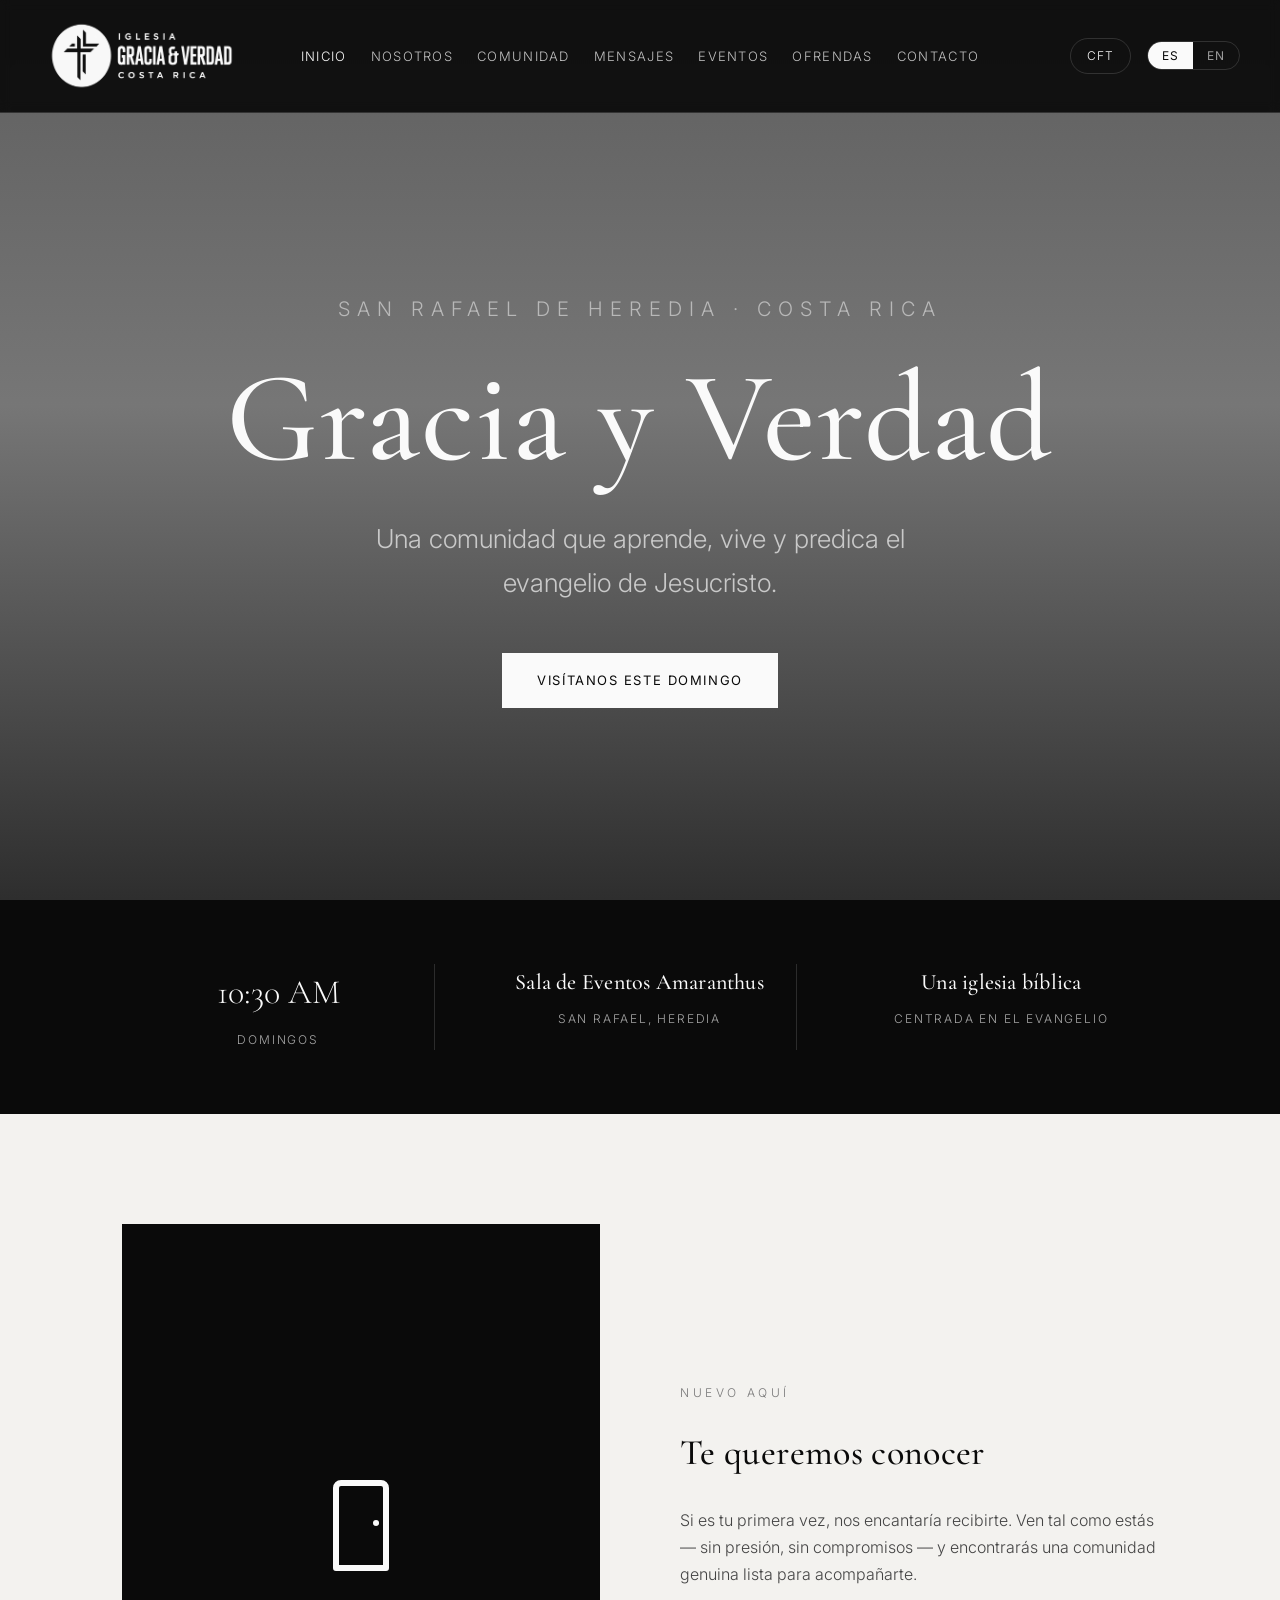
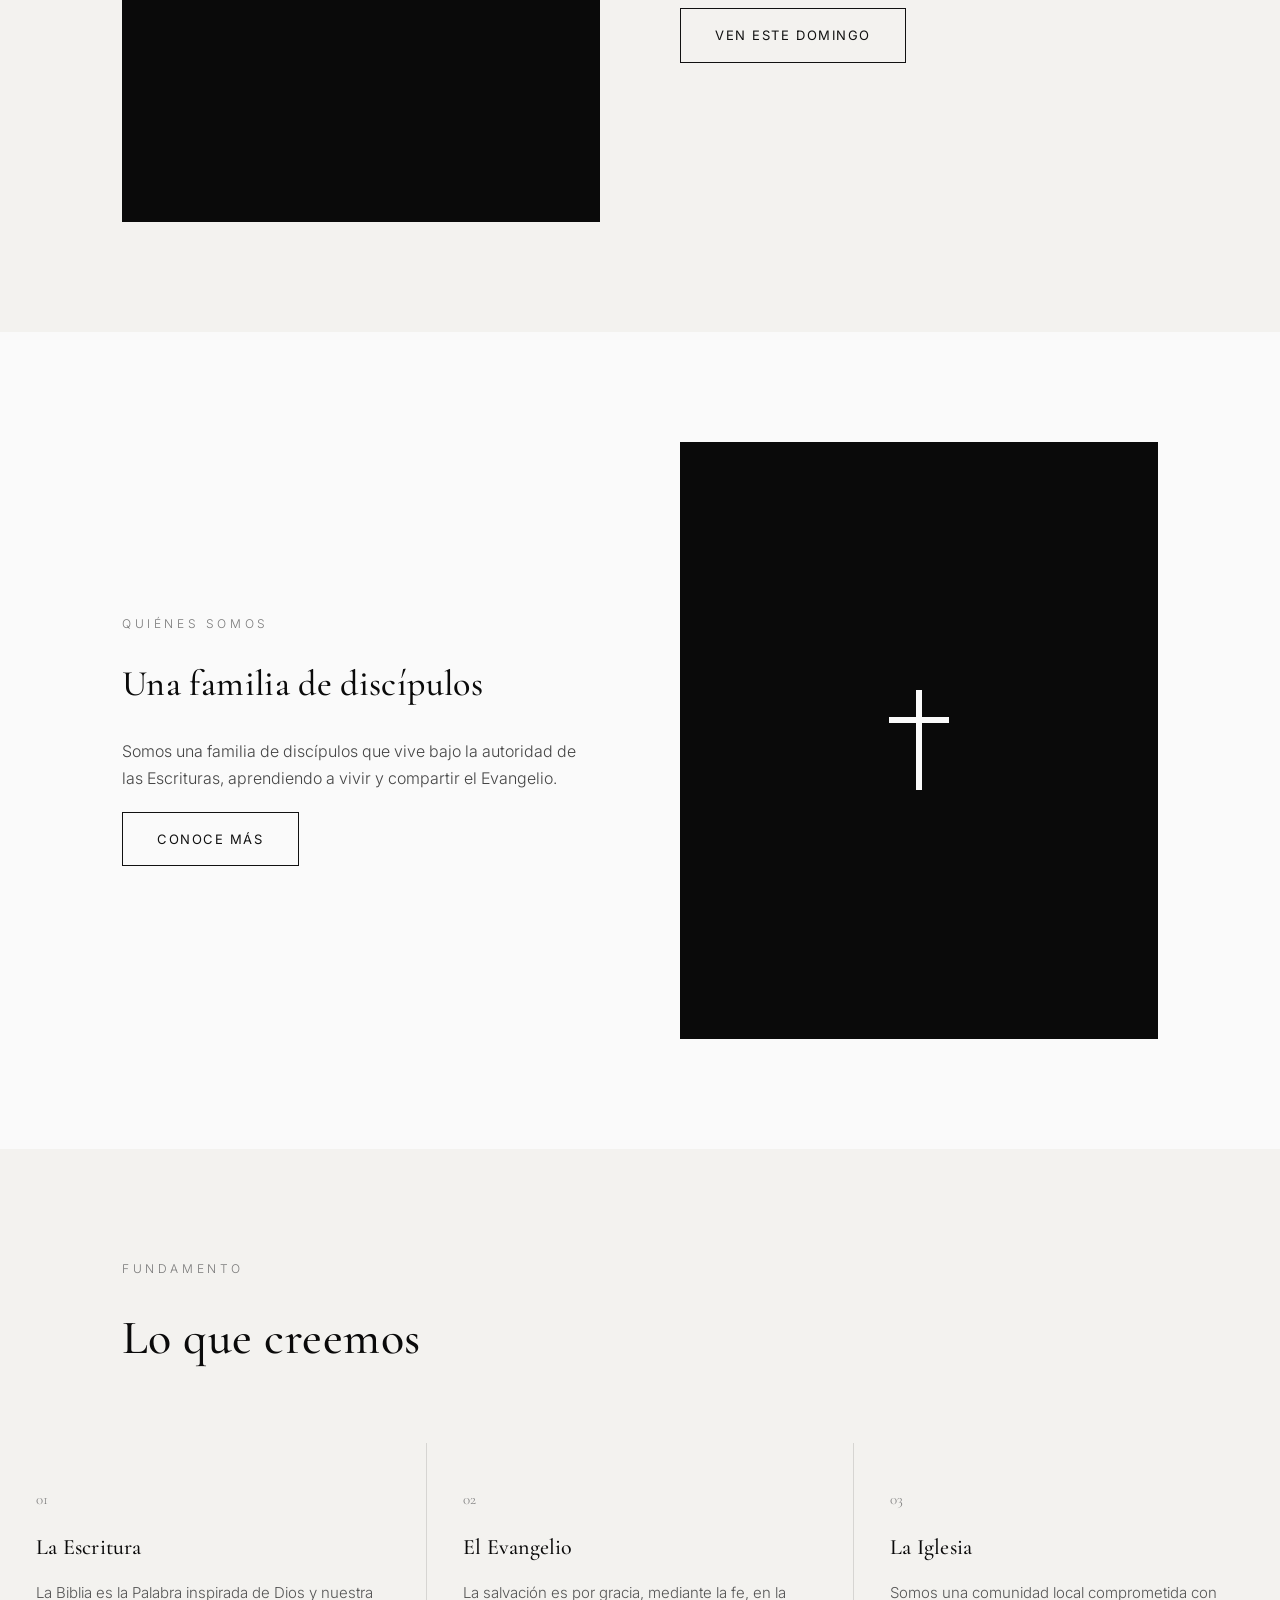
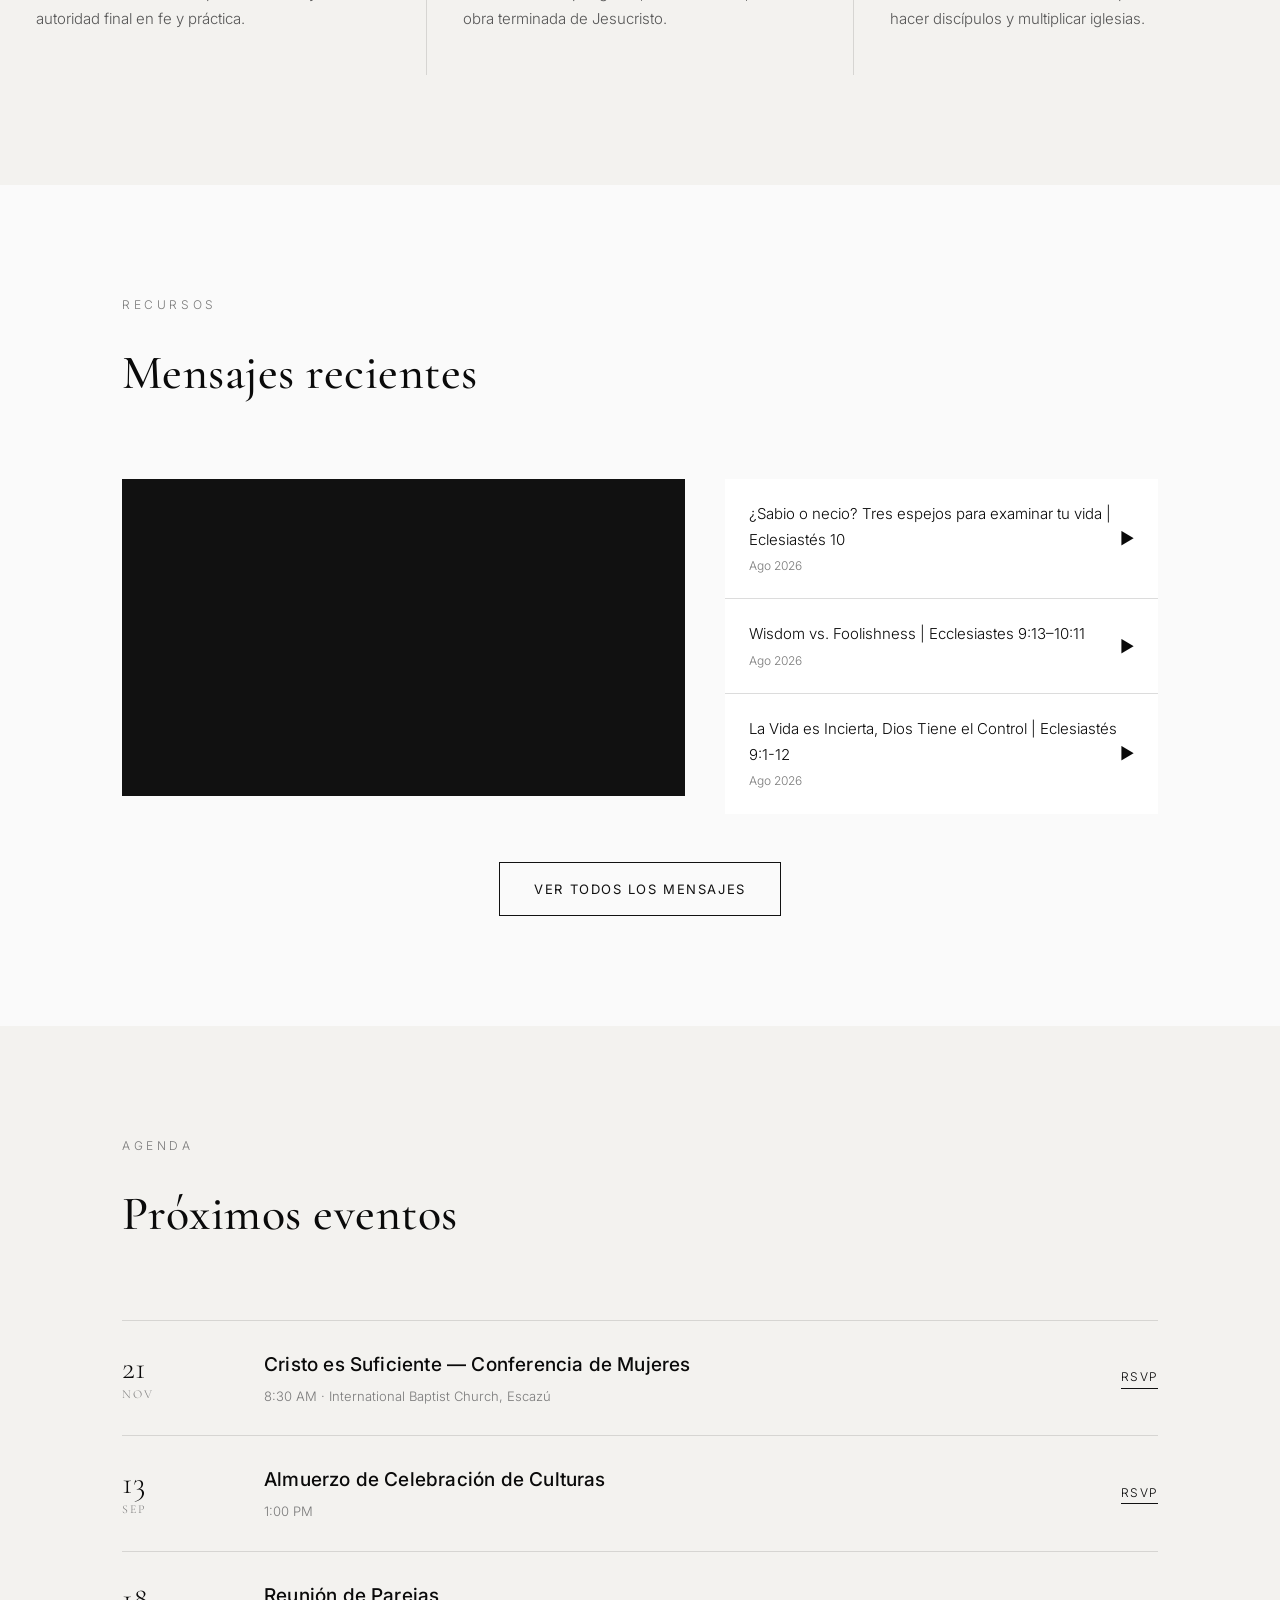
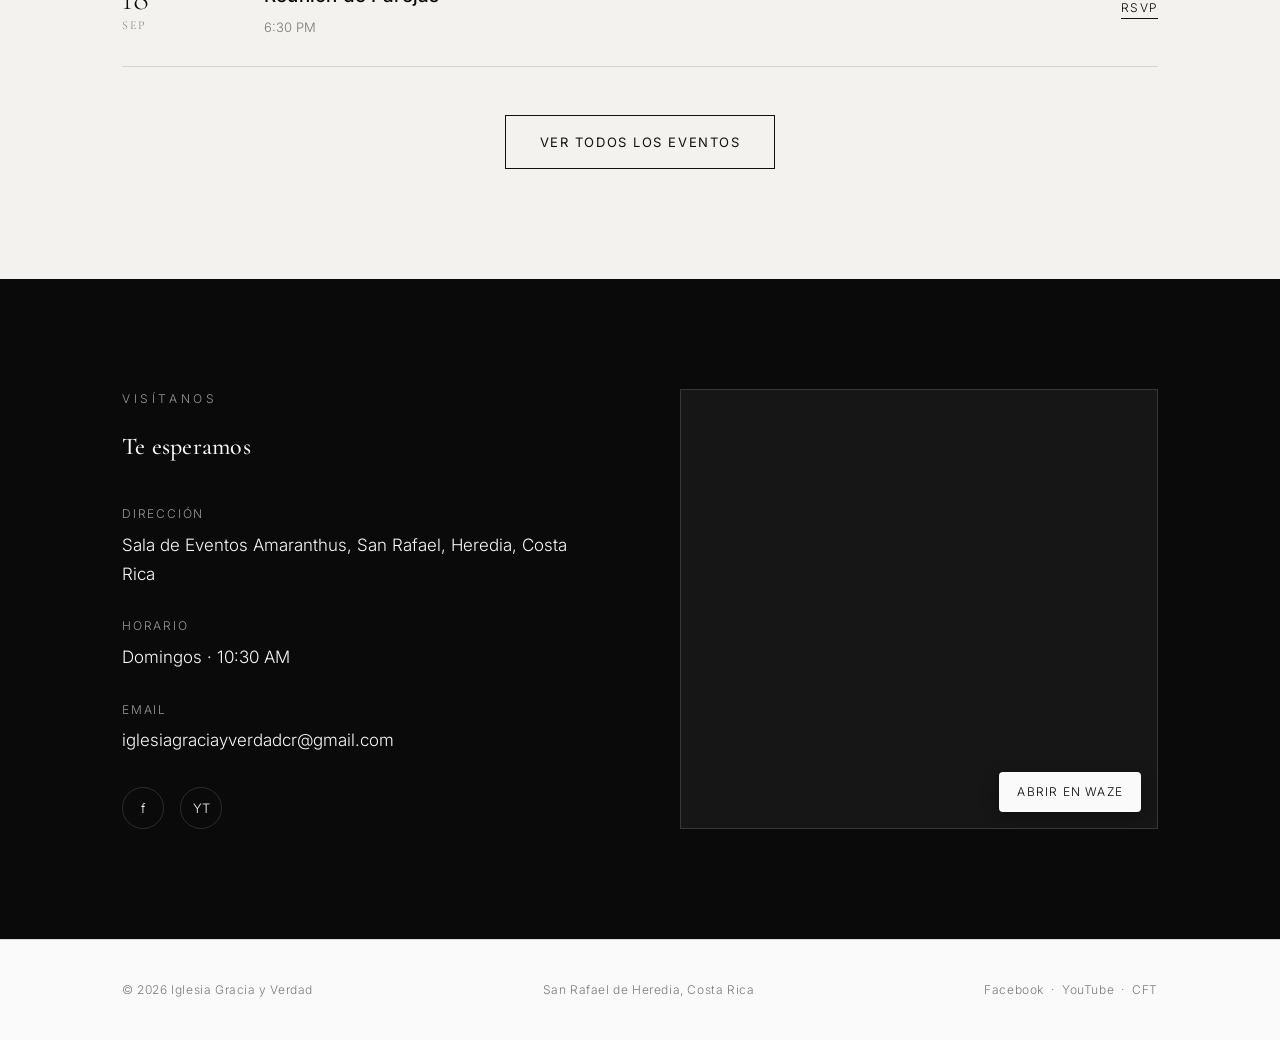
==== commit a06c739f: "Restructure Nosotros/Creemos nav, update mission wording, add IGV Adolescentes and dress-code FAQ" ====
--- a/index.html
+++ b/index.html
@@ -28,7 +28,6 @@
       <nav class="links">
       <a href="index.html" class="active"><span data-i18n="es" class="inline">Inicio</span><span data-i18n="en" class="inline">Home</span></a>
       <a href="about.html" class=""><span data-i18n="es" class="inline">Nosotros</span><span data-i18n="en" class="inline">About</span></a>
-      <a href="beliefs.html" class=""><span data-i18n="es" class="inline">Creemos</span><span data-i18n="en" class="inline">Beliefs</span></a>
       <a href="community.html" class=""><span data-i18n="es" class="inline">Comunidad</span><span data-i18n="en" class="inline">Community</span></a>
       <a href="sermons.html" class=""><span data-i18n="es" class="inline">Mensajes</span><span data-i18n="en" class="inline">Sermons</span></a>
       <a href="events.html" class=""><span data-i18n="es" class="inline">Eventos</span><span data-i18n="en" class="inline">Events</span></a>
@@ -80,8 +79,8 @@
       <div class="cap"><span data-i18n="es" class="inline">San Rafael, Heredia</span><span data-i18n="en" class="inline">San Rafael, Heredia</span></div>
     </div>
     <div class="item">
-      <div class="num serif" style="font-size:22px;">Acts 29</div>
-      <div class="cap"><span data-i18n="es" class="inline">Centrados en el Evangelio</span><span data-i18n="en" class="inline">Gospel-Centered</span></div>
+      <div class="num serif" style="font-size:22px;"><span data-i18n="es" class="inline">Una iglesia b&iacute;blica</span><span data-i18n="en" class="inline">A biblical church</span></div>
+      <div class="cap"><span data-i18n="es" class="inline">Centrada en el Evangelio</span><span data-i18n="en" class="inline">Centered on the Gospel</span></div>
     </div>
   </div>
 </div>
@@ -120,8 +119,8 @@
         <span data-i18n="en">A family of disciples</span>
       </h2>
       <p>
-        <span data-i18n="es">Somos una familia de disc&iacute;pulos que aprenden a vivir y compartir el Evangelio. Nuestra visi&oacute;n es ser una familia que desarrolla disc&iacute;pulos que impactan su entorno con el evangelio.</span>
-        <span data-i18n="en">We are a family of disciples who learn to live and share the Gospel. Our vision is to be a family that develops disciples who impact their surroundings with the gospel.</span>
+        <span data-i18n="es">Somos una familia de disc&iacute;pulos que vive bajo la autoridad de las Escrituras, aprendiendo a vivir y compartir el Evangelio.</span>
+        <span data-i18n="en">We are a family of disciples who live under the authority of Scripture, learning to live out and share the Gospel.</span>
       </p>
       <a class="btn dark" href="about.html">
         <span data-i18n="es" class="inline">Conoce m&aacute;s</span>
@@ -147,7 +146,7 @@
     <div class="belief-card">
       <div class="n">01</div>
       <h3><span data-i18n="es" class="inline">La Escritura</span><span data-i18n="en" class="inline">Scripture</span></h3>
-      <p><span data-i18n="es" class="inline">La Biblia es la Palabra inspirada de Dios, nuestra autoridad final en fe y pr&aacute;ctica.</span><span data-i18n="en" class="inline">The Bible is God's inspired word, our final authority in faith and practice.</span></p>
+      <p><span data-i18n="es" class="inline">La Biblia es la Palabra inspirada de Dios y nuestra autoridad final en fe y pr&aacute;ctica.</span><span data-i18n="en" class="inline">The Bible is the inspired Word of God and our final authority in faith and practice.</span></p>
     </div>
     <div class="belief-card">
       <div class="n">02</div>
--- a/style.css
+++ b/style.css
@@ -32,8 +32,11 @@
 header{
   position:fixed;top:0;left:0;right:0;z-index:100;
   background:rgba(10,10,10,0.92);
-  backdrop-filter: blur(6px);
   border-bottom:1px solid var(--line);
+}
+header::before{
+  content:'';position:absolute;inset:0;z-index:-1;
+  backdrop-filter:blur(6px);-webkit-backdrop-filter:blur(6px);
 }
 .nav{display:grid;grid-template-columns:1fr auto 1fr;align-items:center;gap:24px;padding:0 40px;width:100%;}
 .brand{display:flex;align-items:center;color:var(--white);flex-shrink:0;justify-self:start;}
@@ -63,9 +66,10 @@
 
 @media (max-width:900px){
   .brand-logo{height:76px;}
-  .nav{padding:0 20px;gap:16px;}
+  .nav{grid-template-columns:1fr auto;padding:0 20px;gap:16px;}
+  .nav-group{display:flex;align-items:center;gap:16px;justify-self:end;}
   nav.links{
-    position:fixed;top:76px;left:0;right:0;bottom:0;background:var(--black);
+    position:fixed;top:76px;left:0;right:0;bottom:0;width:100%;background:var(--black);
     flex-direction:column;align-items:flex-start;padding:32px;gap:0;
     transform:translateX(100%);transition:transform 0.35s cubic-bezier(0.4, 0, 0.2, 1);
     overflow-y:auto;z-index:100;
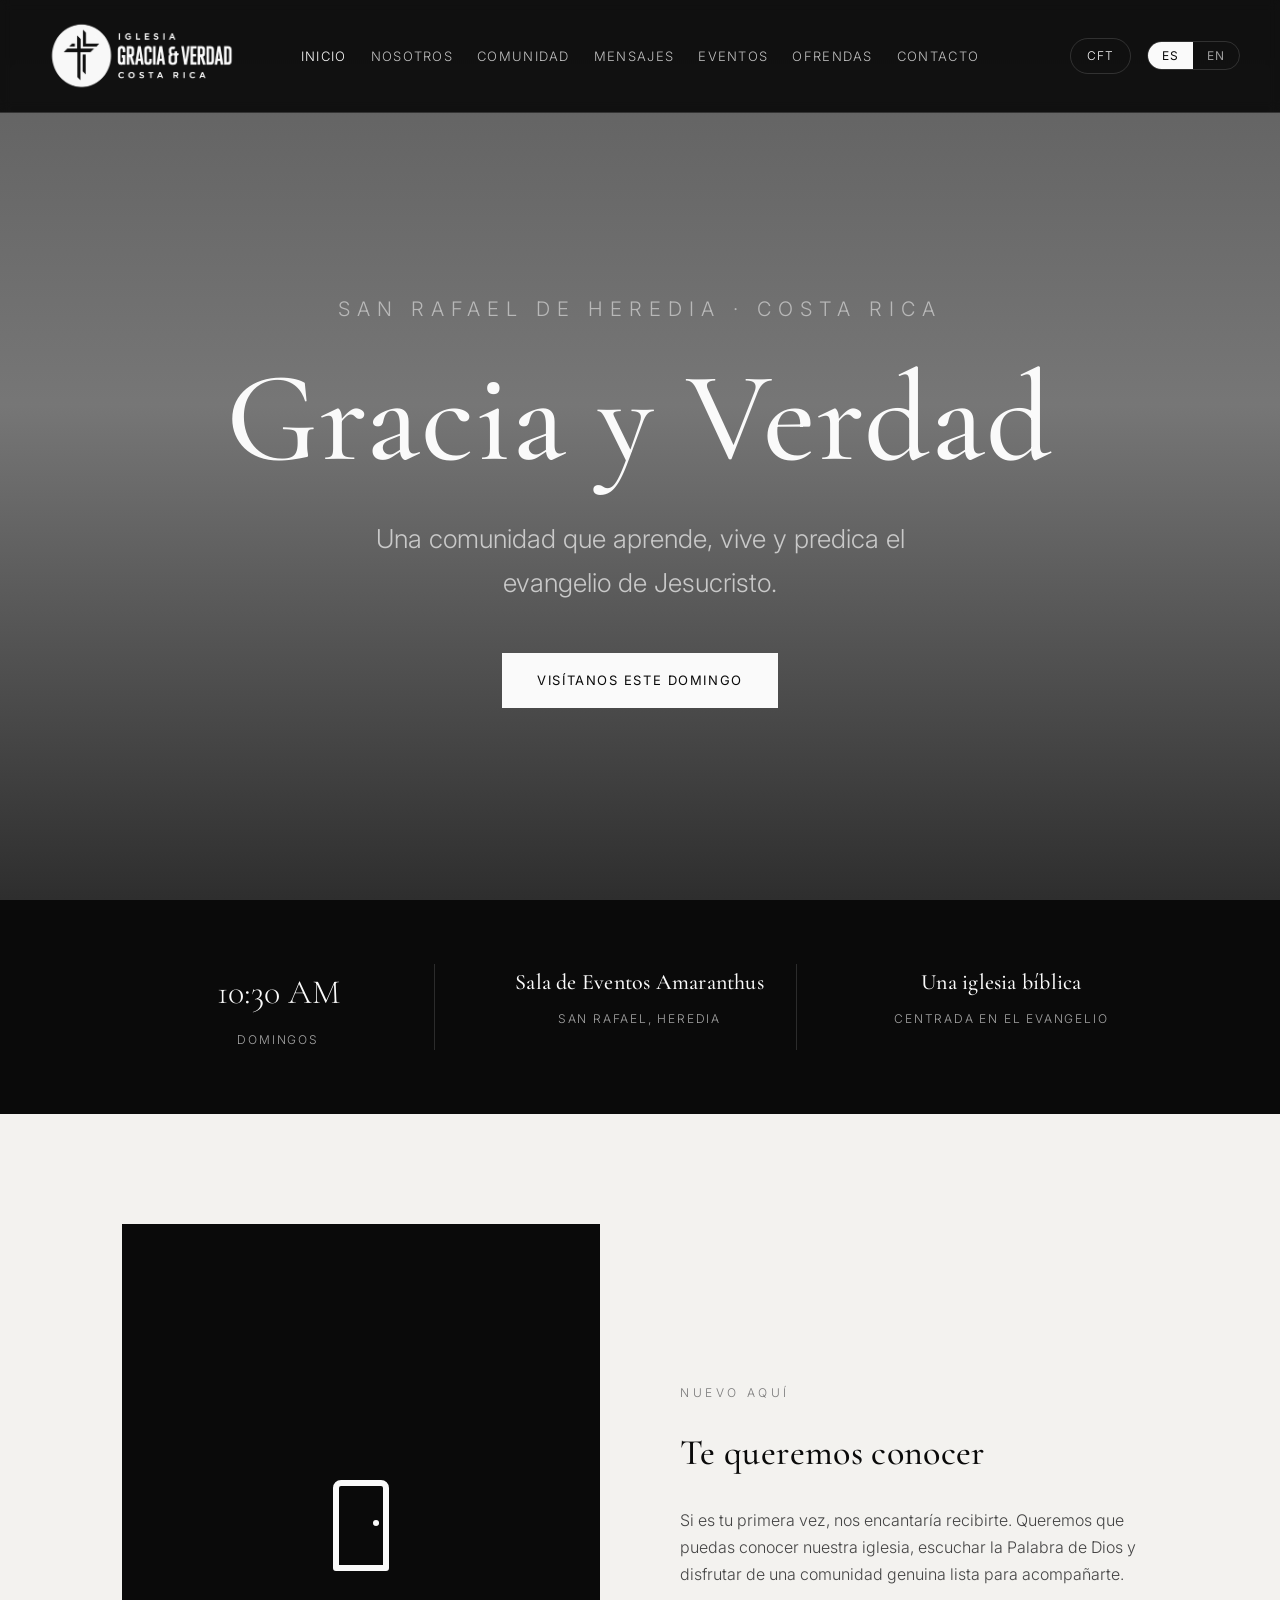
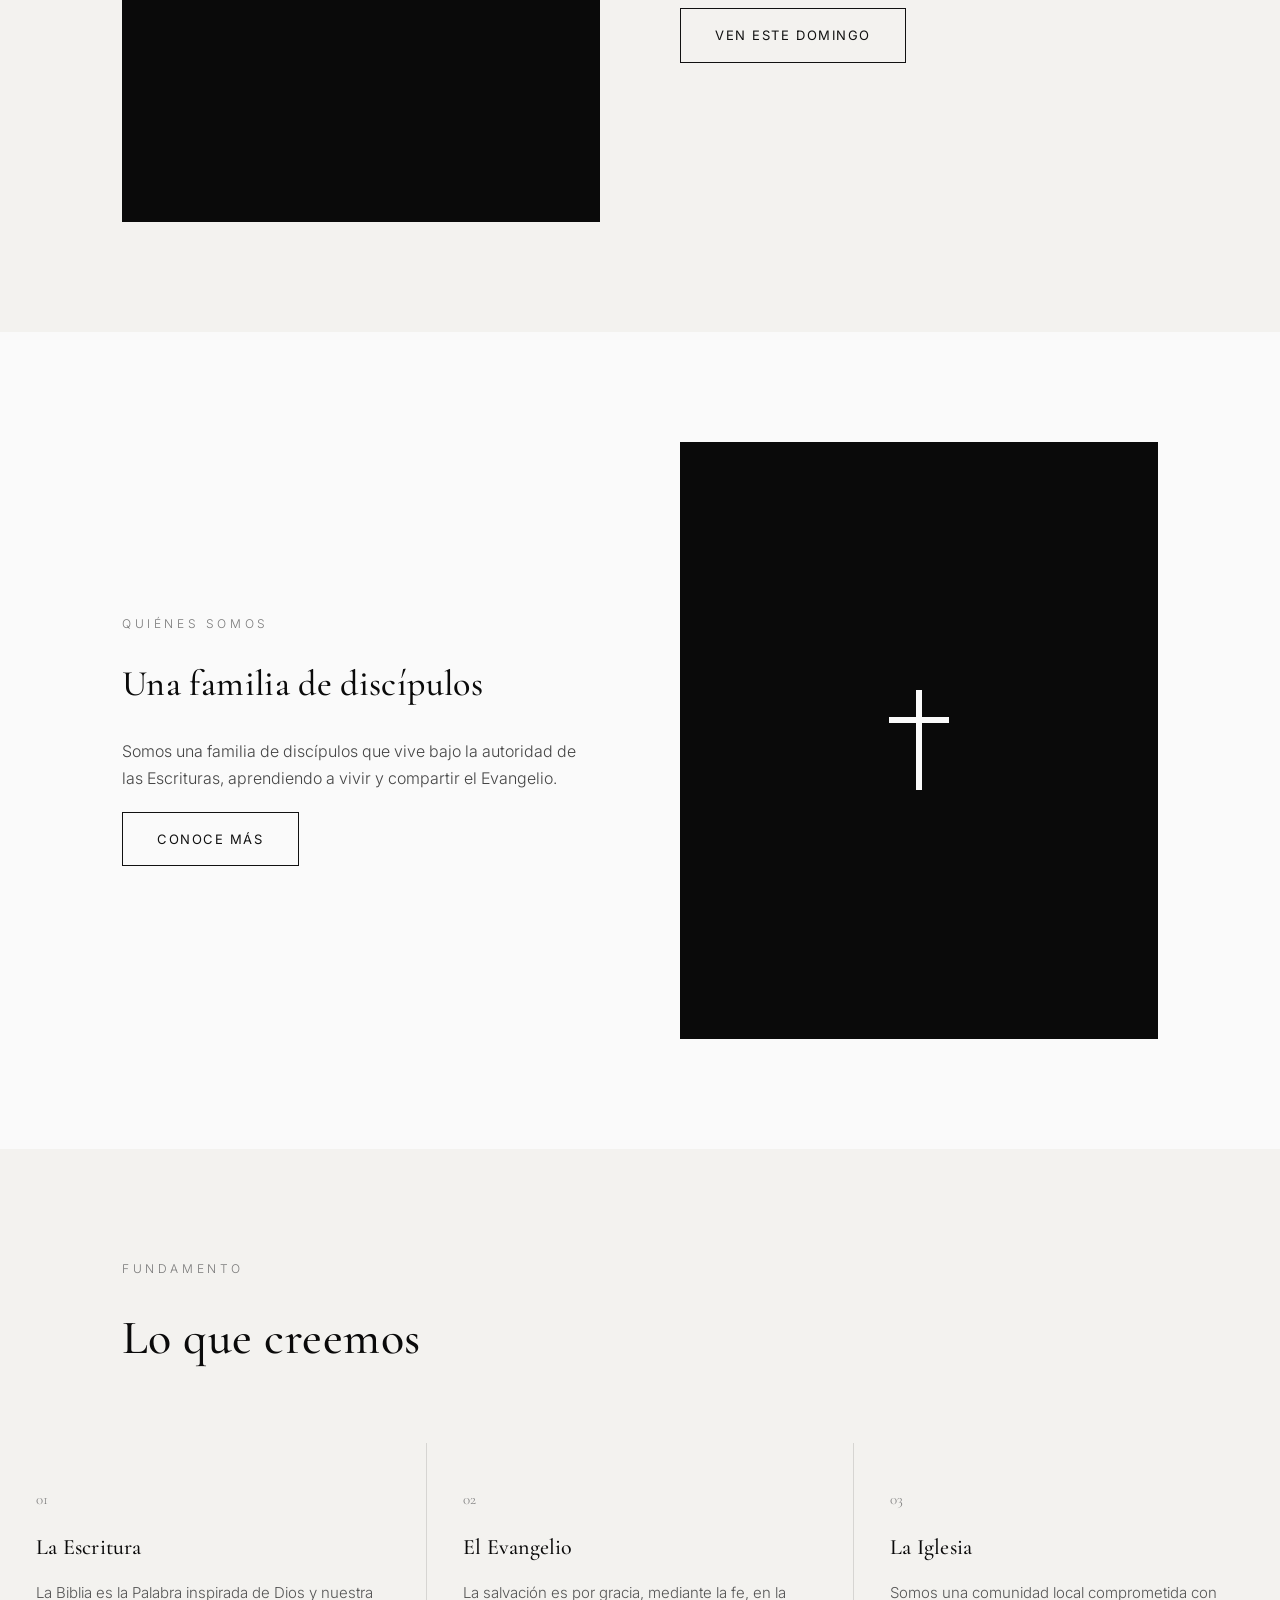
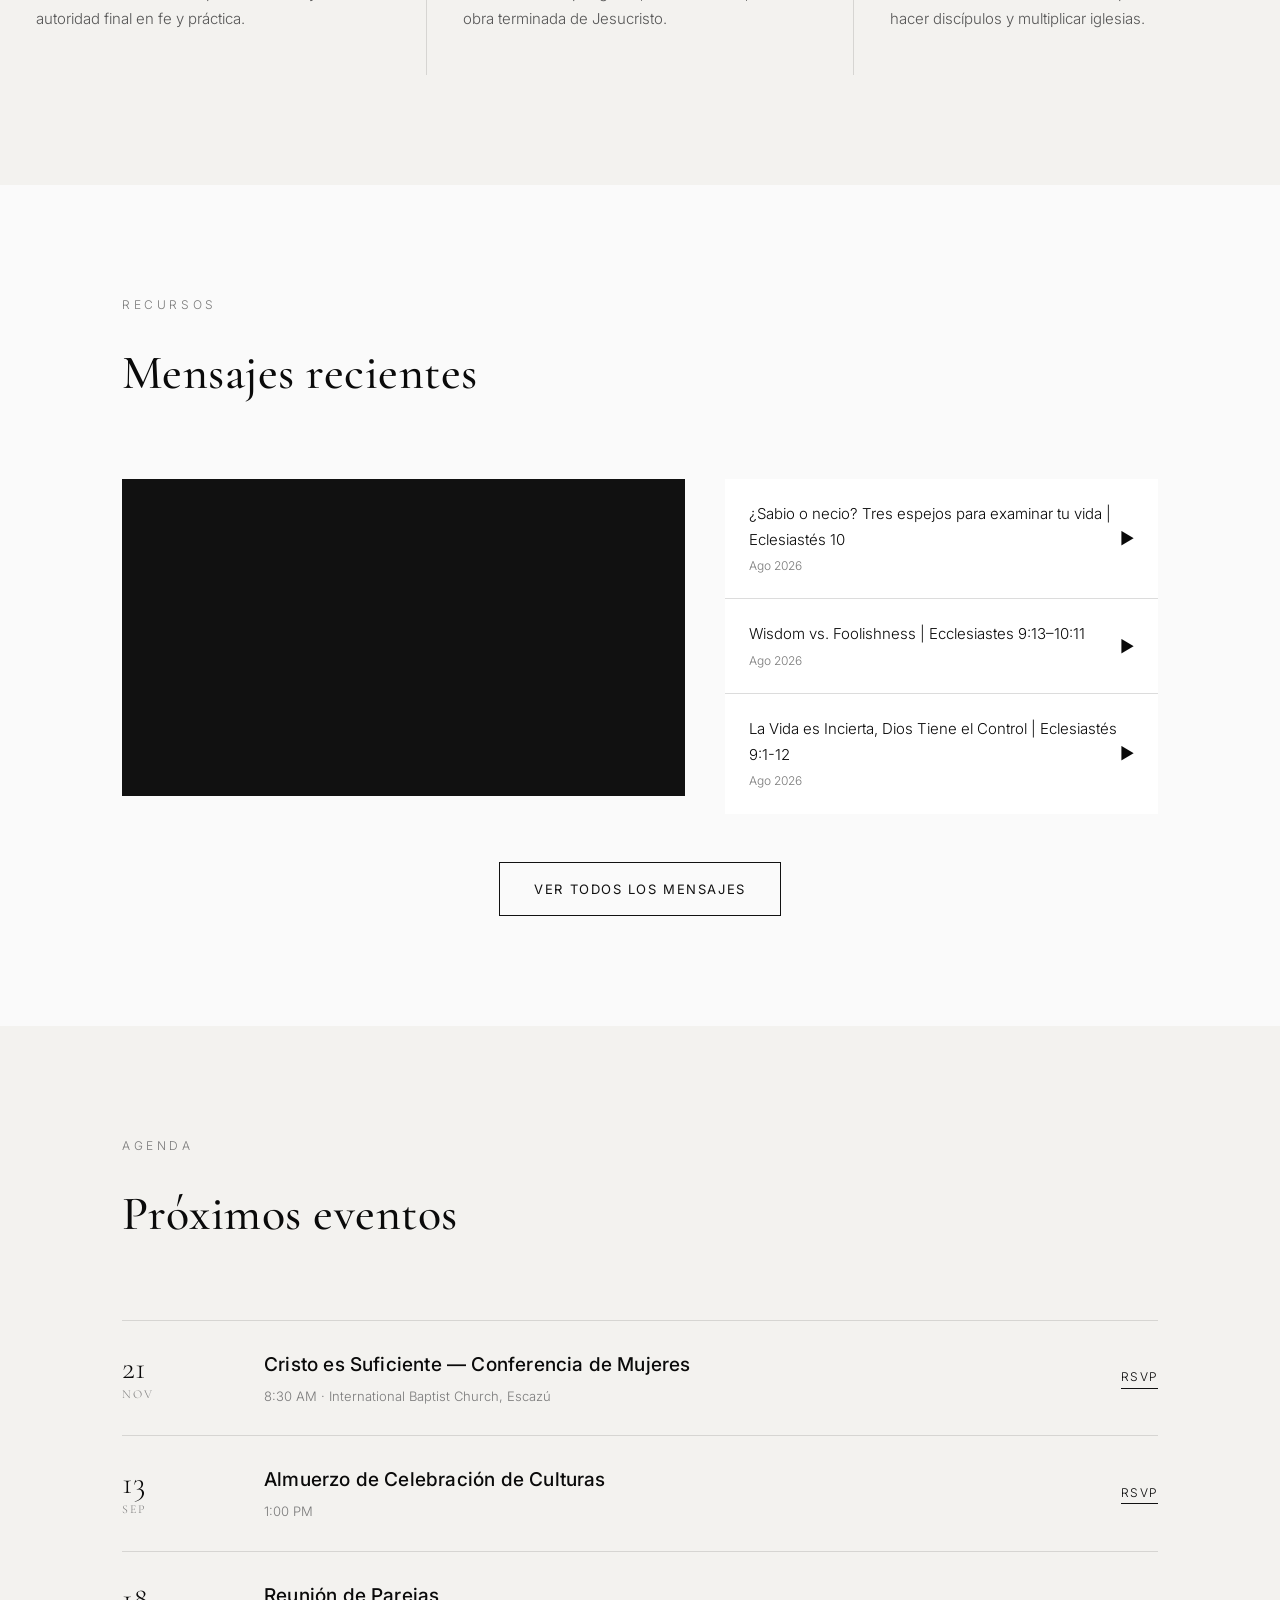
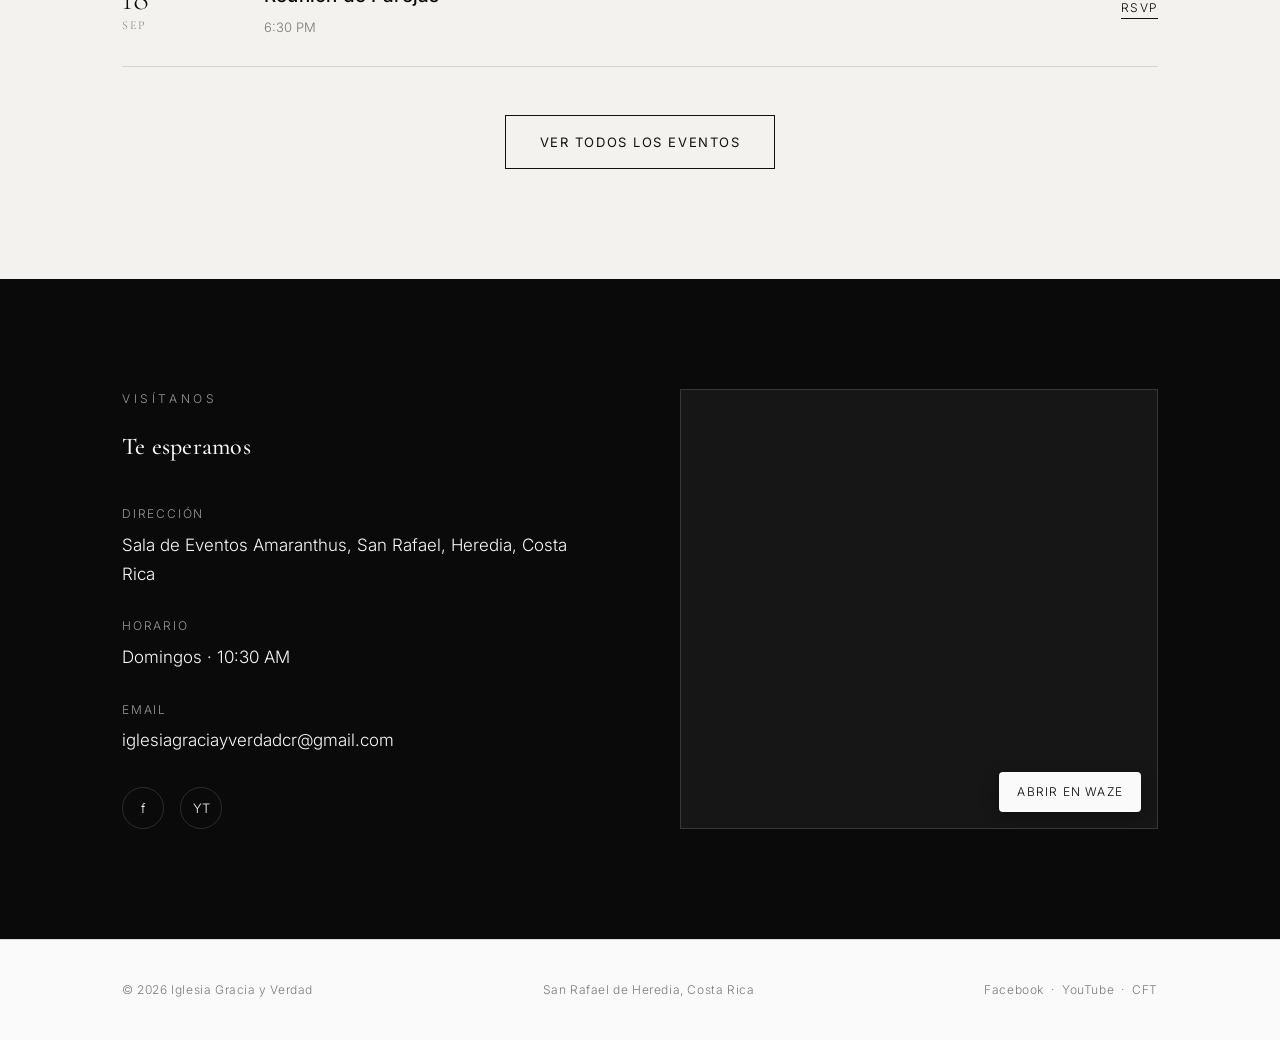
==== commit 7a0c6e39: "Update 'Te queremos conocer' section copy" ====
--- a/index.html
+++ b/index.html
@@ -99,8 +99,8 @@
         <span data-i18n="en">We want to meet you</span>
       </h2>
       <p>
-        <span data-i18n="es">Si es tu primera vez, nos encantar&iacute;a recibirte. Ven tal como est&aacute;s &mdash; sin presi&oacute;n, sin compromisos &mdash; y encontrar&aacute;s una comunidad genuina lista para acompa&ntilde;arte.</span>
-        <span data-i18n="en">If it's your first time, we'd love to welcome you. Come just as you are &mdash; no pressure, no obligations &mdash; and you'll find a genuine community ready to walk alongside you.</span>
+        <span data-i18n="es">Si es tu primera vez, nos encantar&iacute;a recibirte. Queremos que puedas conocer nuestra iglesia, escuchar la Palabra de Dios y disfrutar de una comunidad genuina lista para acompa&ntilde;arte.</span>
+        <span data-i18n="en">If it's your first time, we'd love to welcome you. We want you to get to know our church, hear the Word of God, and enjoy a genuine community ready to walk alongside you.</span>
       </p>
       <a class="btn dark" href="visit.html#form">
         <span data-i18n="es" class="inline">Ven este domingo</span>
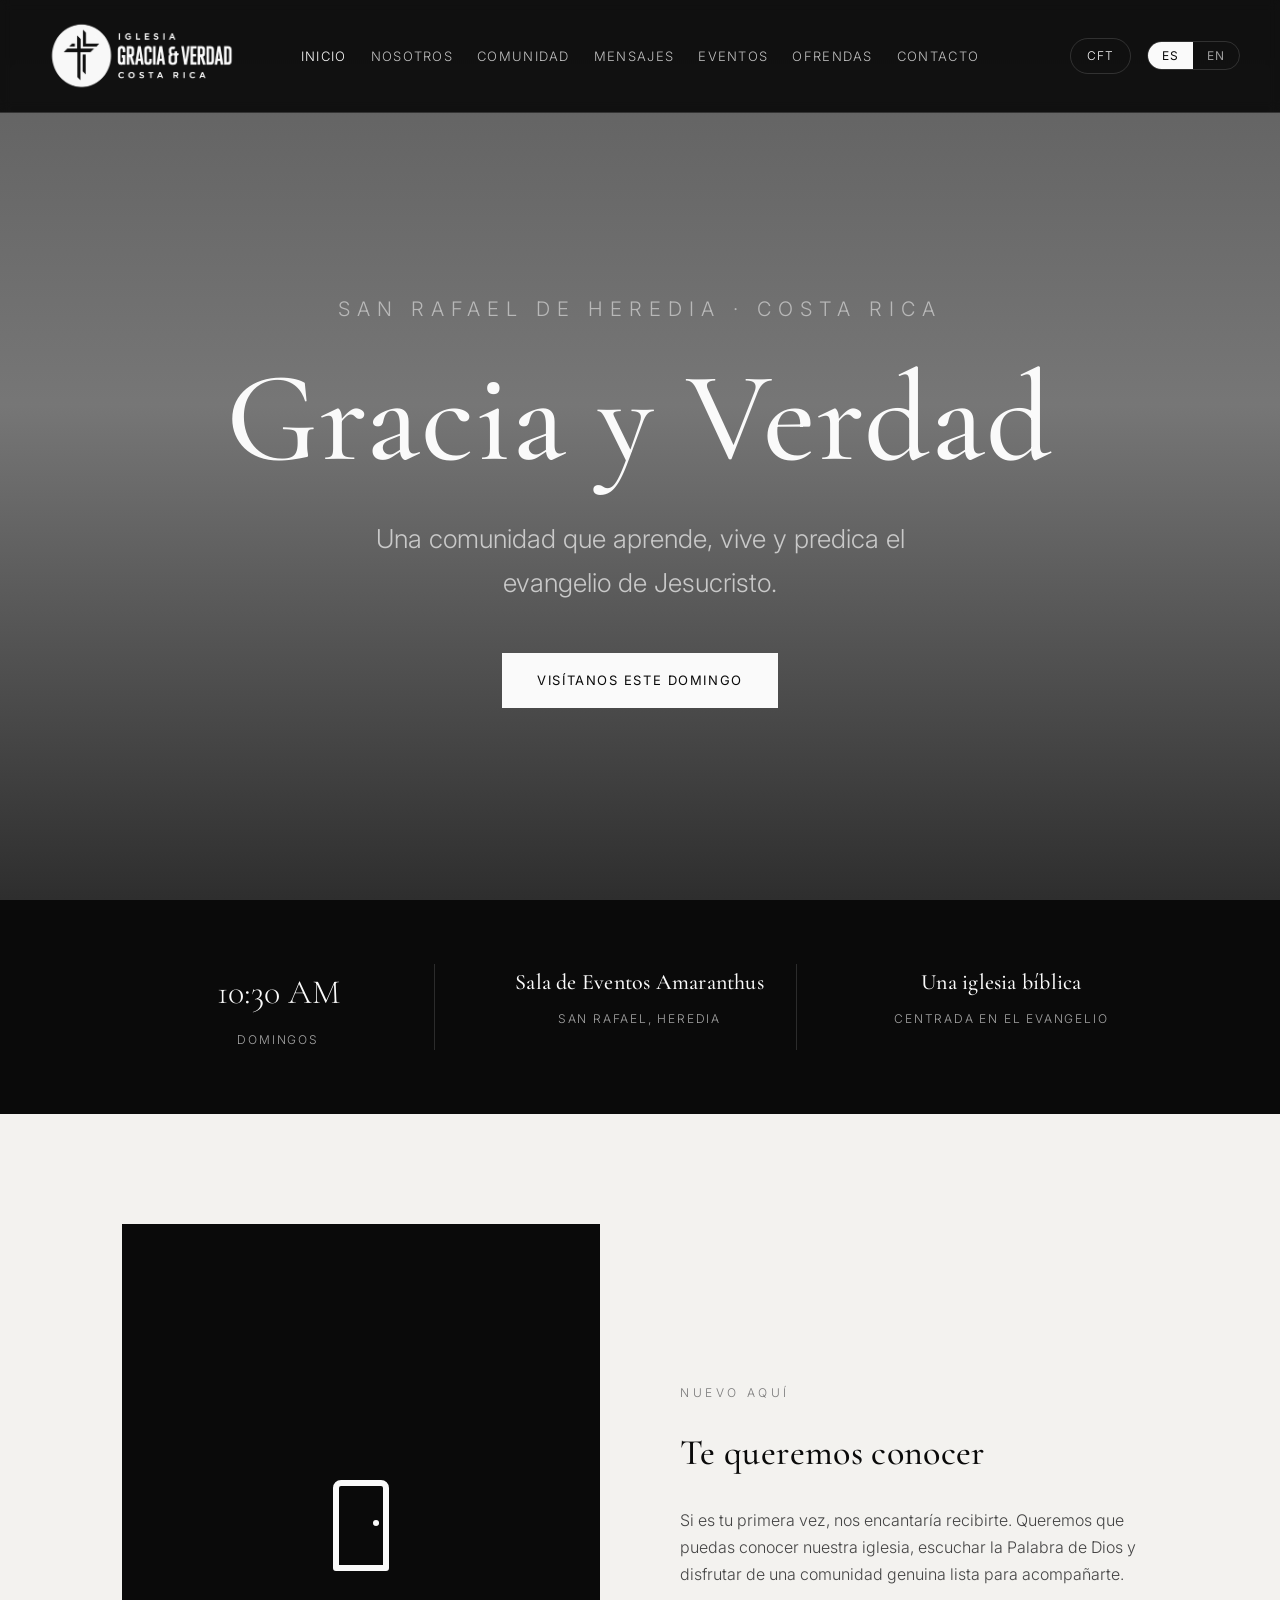
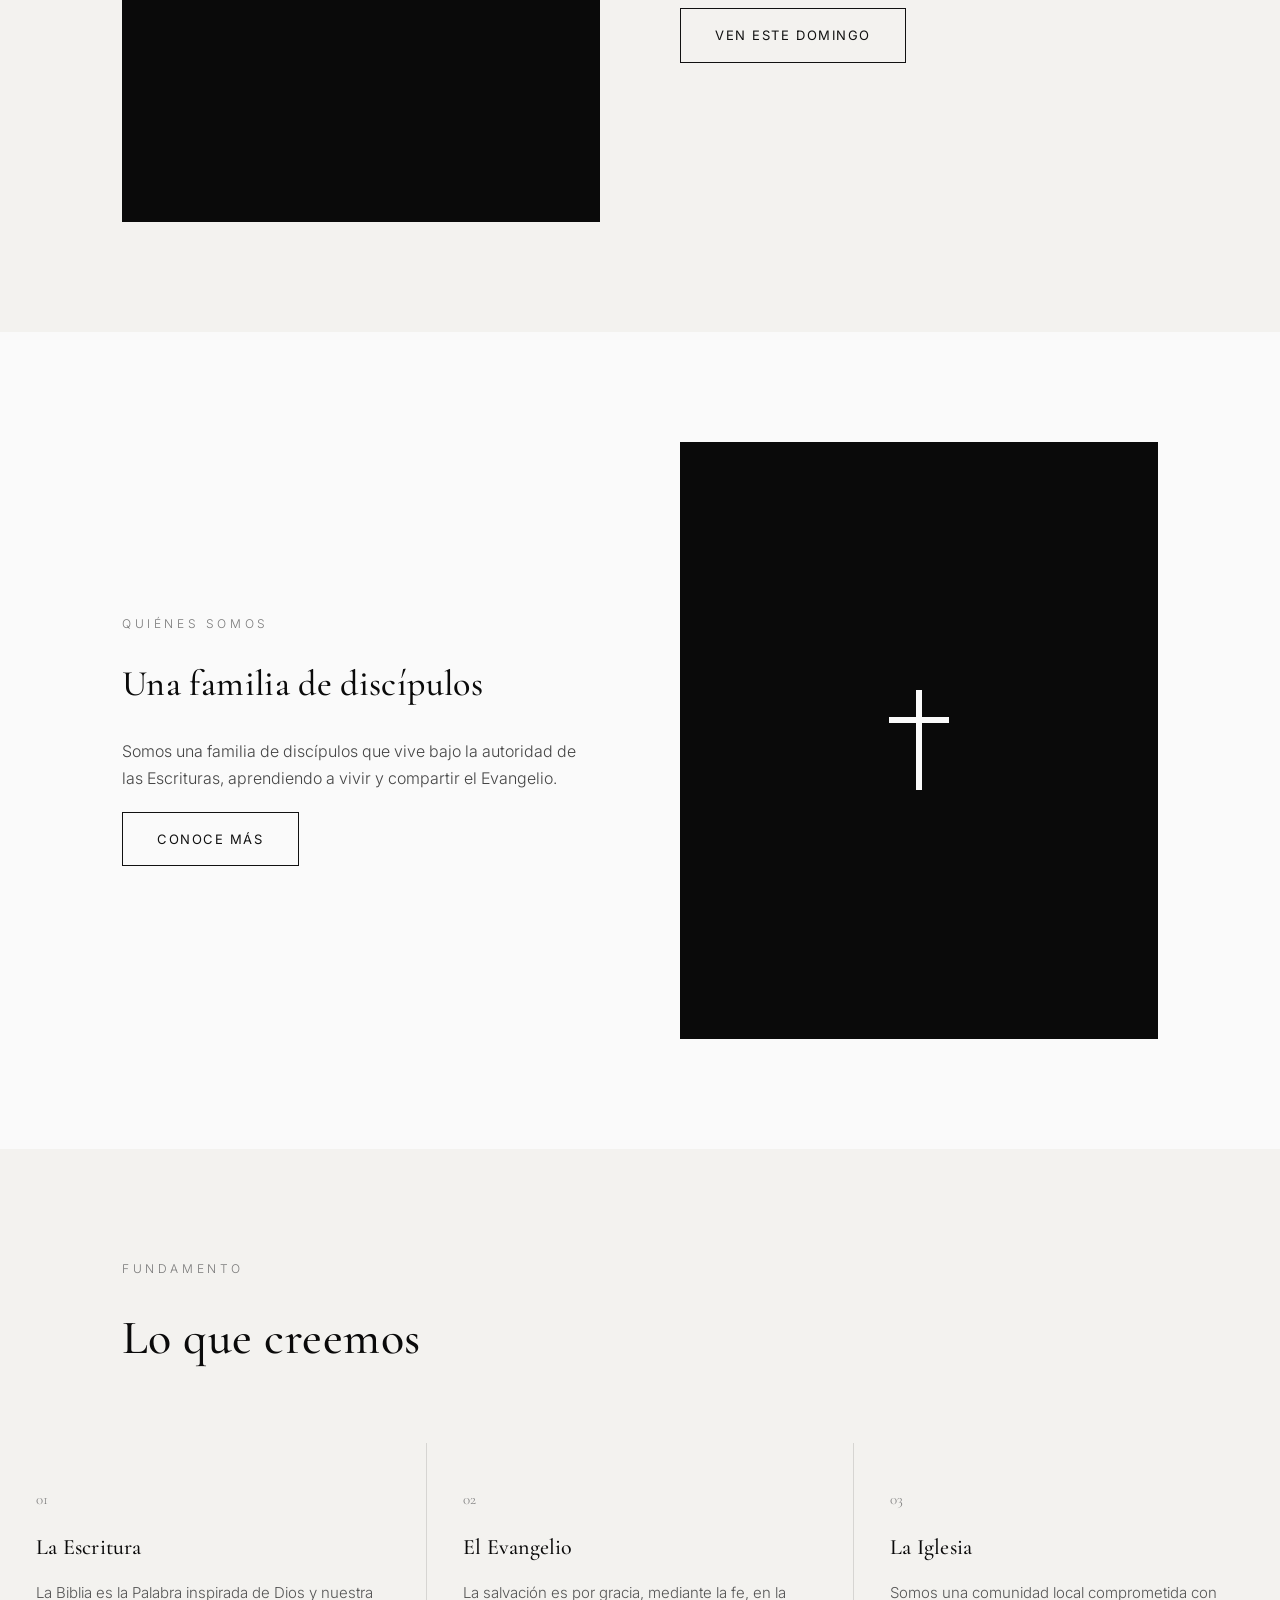
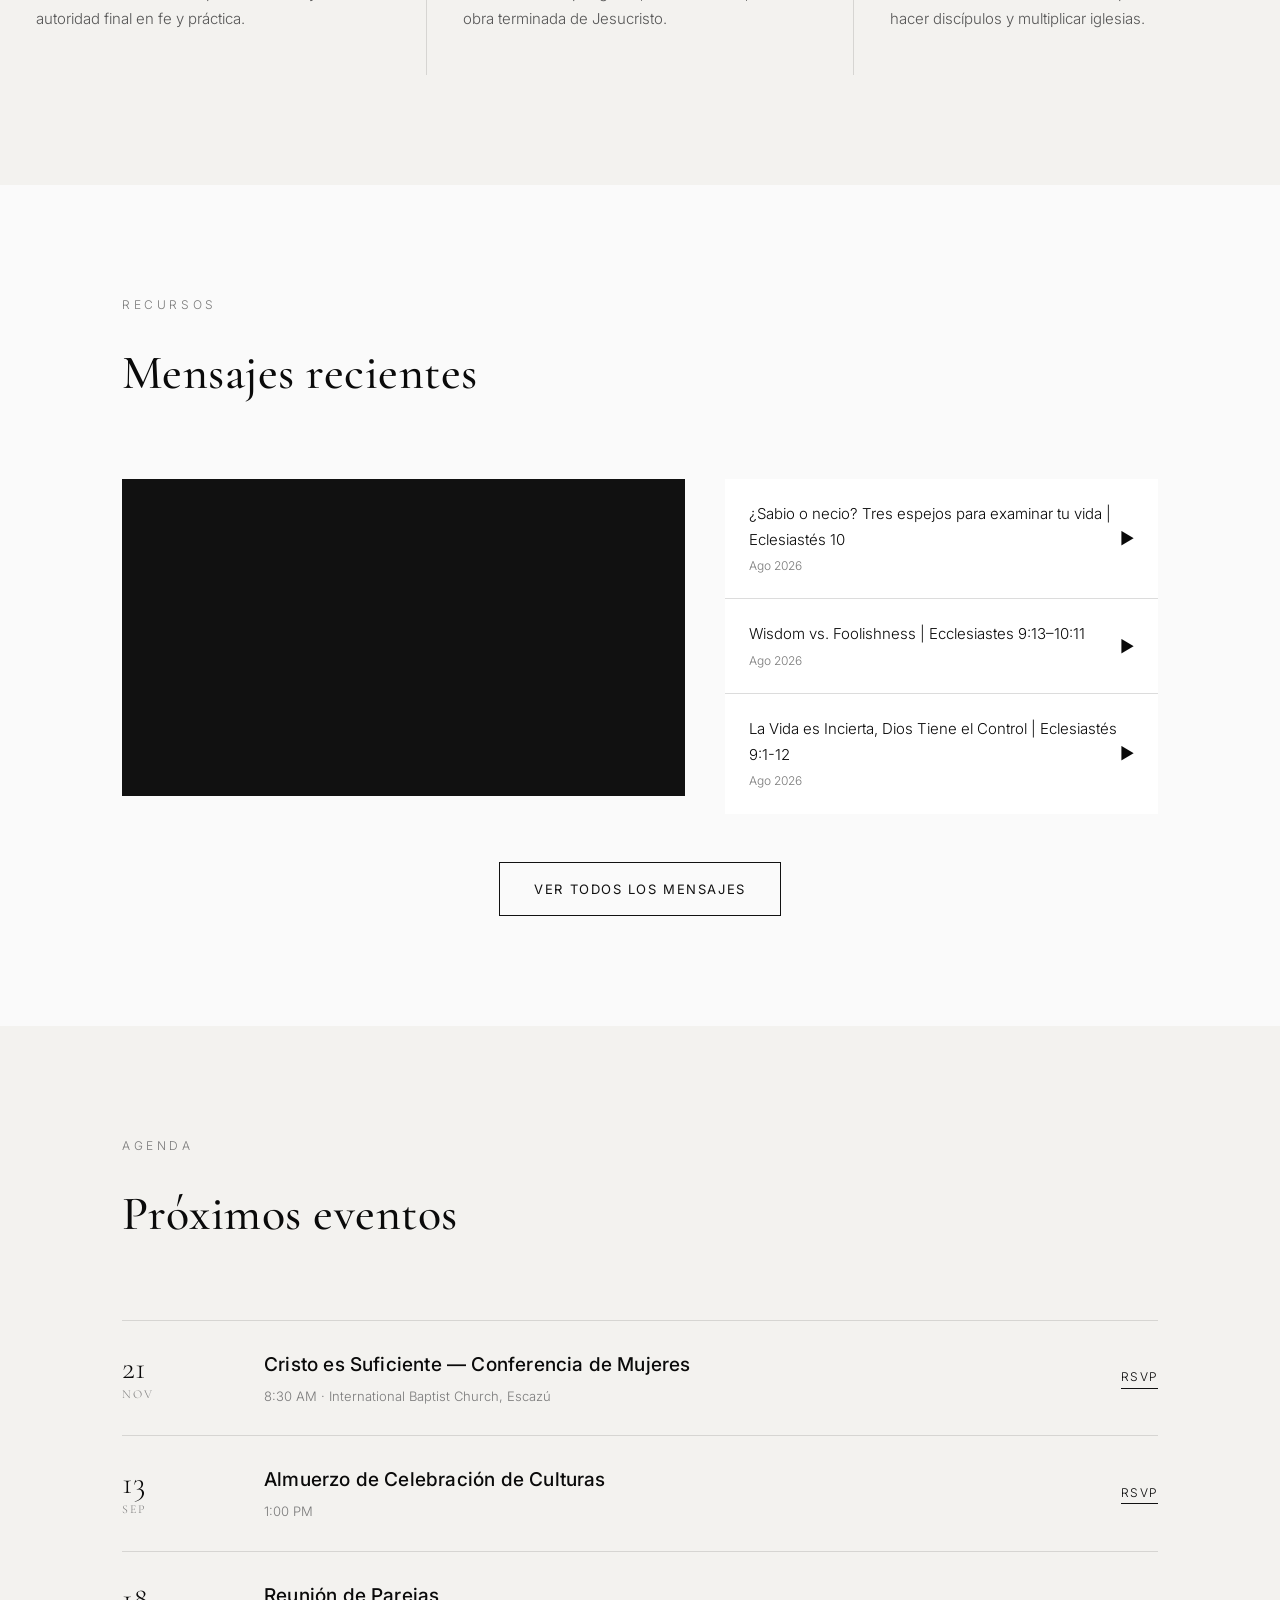
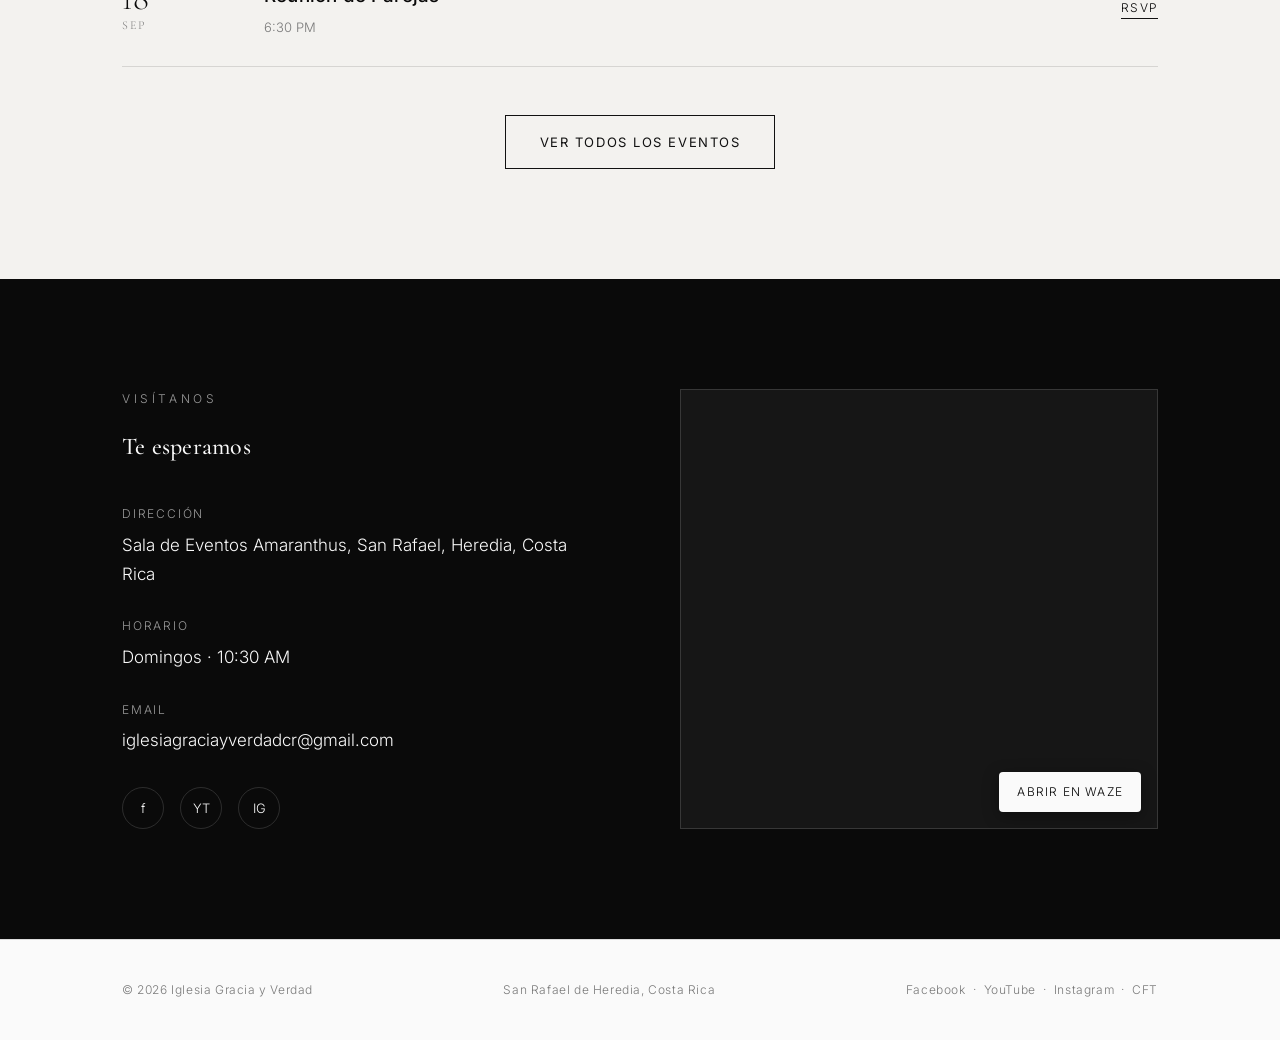
==== commit ea0b4096: "Add Instagram link to footer and social icons" ====
--- a/index.html
+++ b/index.html
@@ -238,6 +238,7 @@
       <div class="social-row">
         <a href="https://www.facebook.com/Iglesiagraciaverdad/" target="_blank" rel="noopener" title="Facebook">f</a>
         <a href="https://www.youtube.com/@igvcr" target="_blank" rel="noopener" title="YouTube">YT</a>
+        <a href="https://www.instagram.com/iglesiagraciayverdadcr" target="_blank" rel="noopener" title="Instagram">IG</a>
       </div>
     </div>
     <div class="map-block">
@@ -258,6 +259,8 @@
       &nbsp;&middot;&nbsp;
       <a href="https://www.youtube.com/@igvcr" target="_blank" rel="noopener">YouTube</a>
       &nbsp;&middot;&nbsp;
+      <a href="https://www.instagram.com/iglesiagraciayverdadcr" target="_blank" rel="noopener">Instagram</a>
+      &nbsp;&middot;&nbsp;
       <a href="https://cftgv.com/" target="_blank" rel="noopener">CFT</a>
     </span>
   </div>
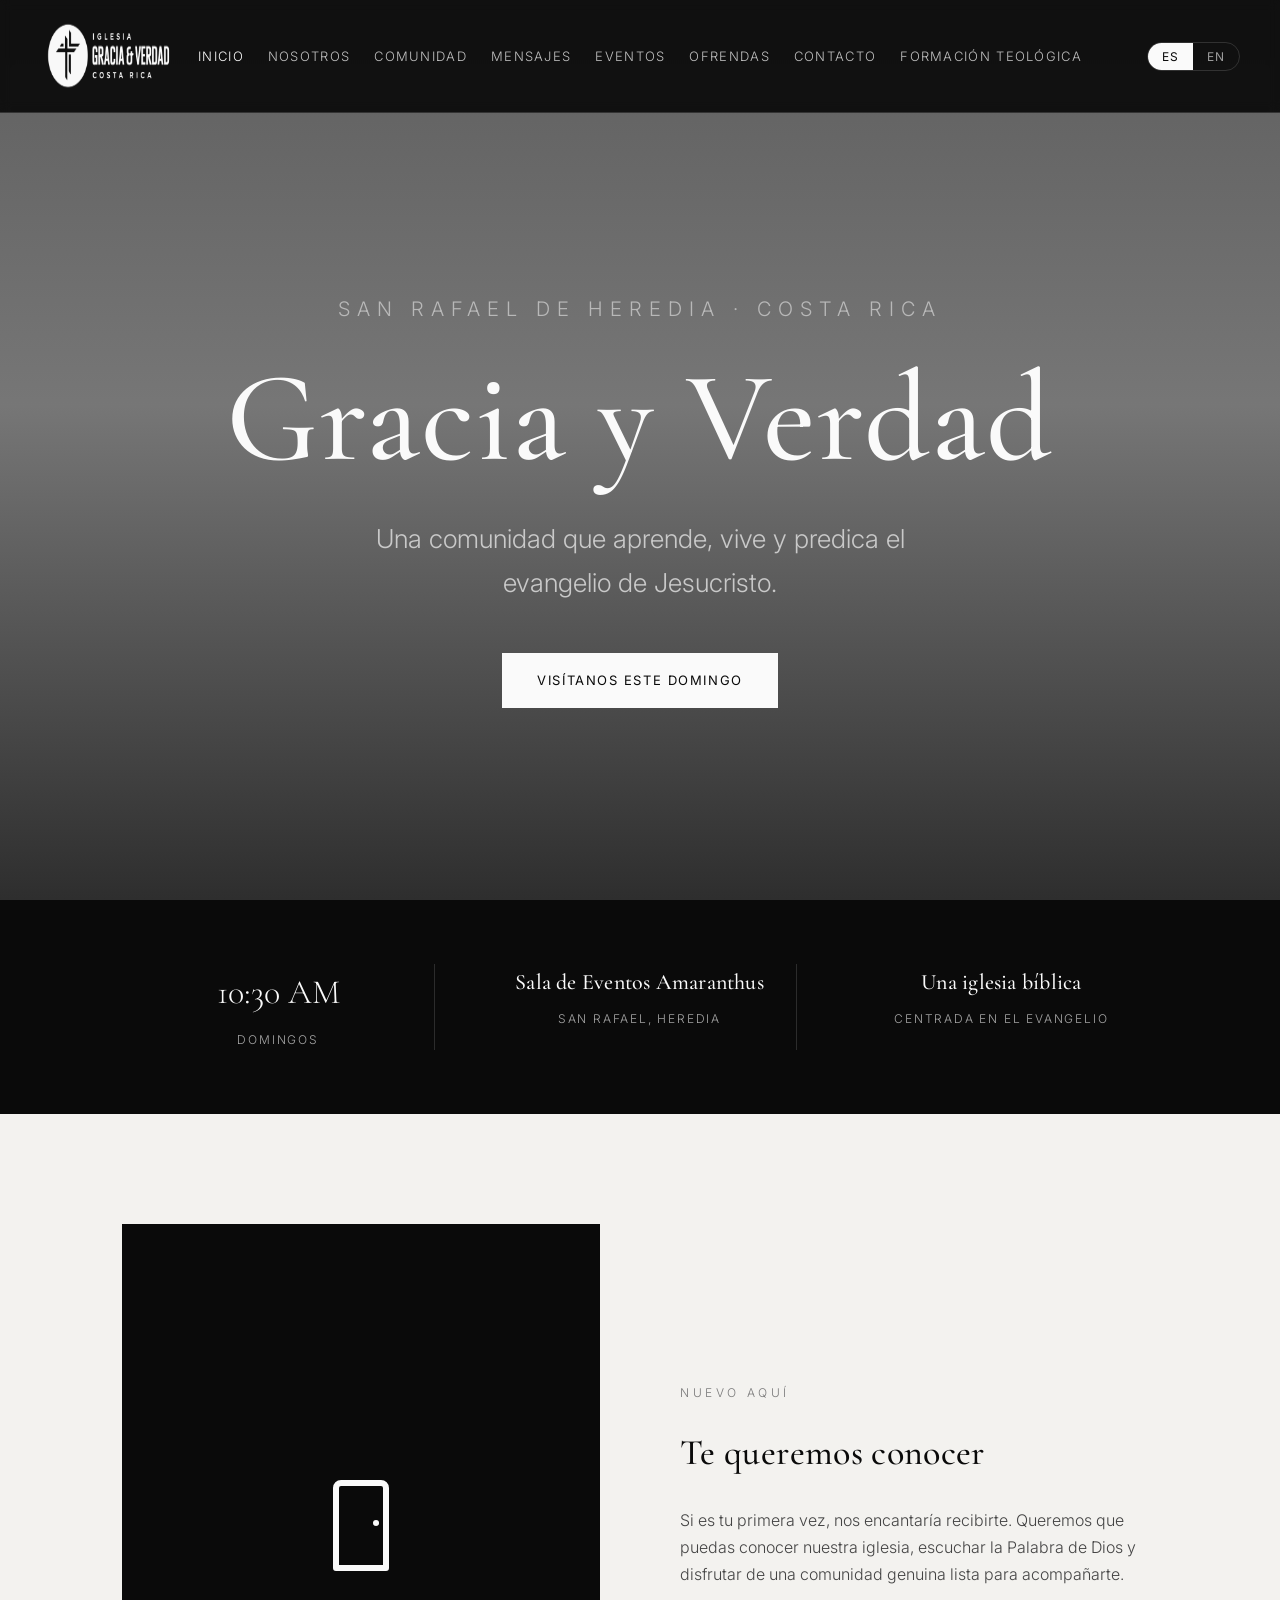
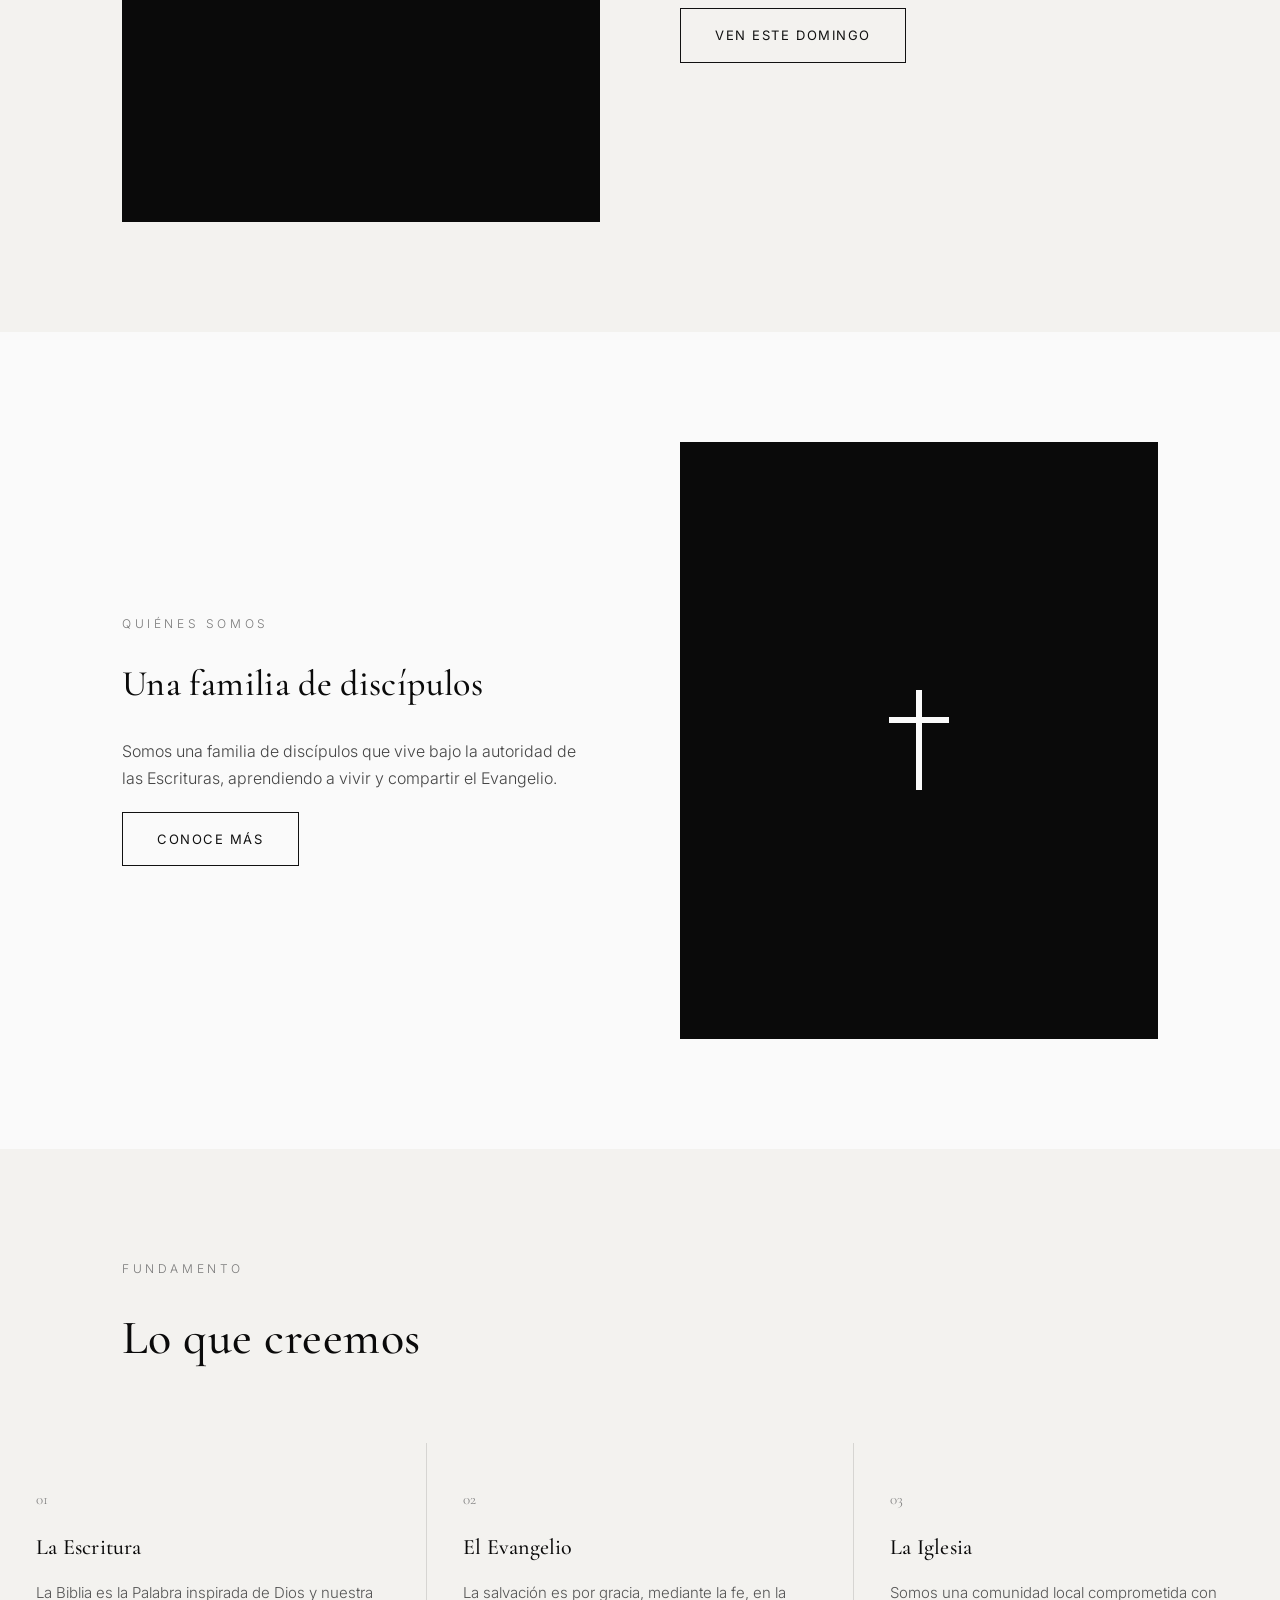
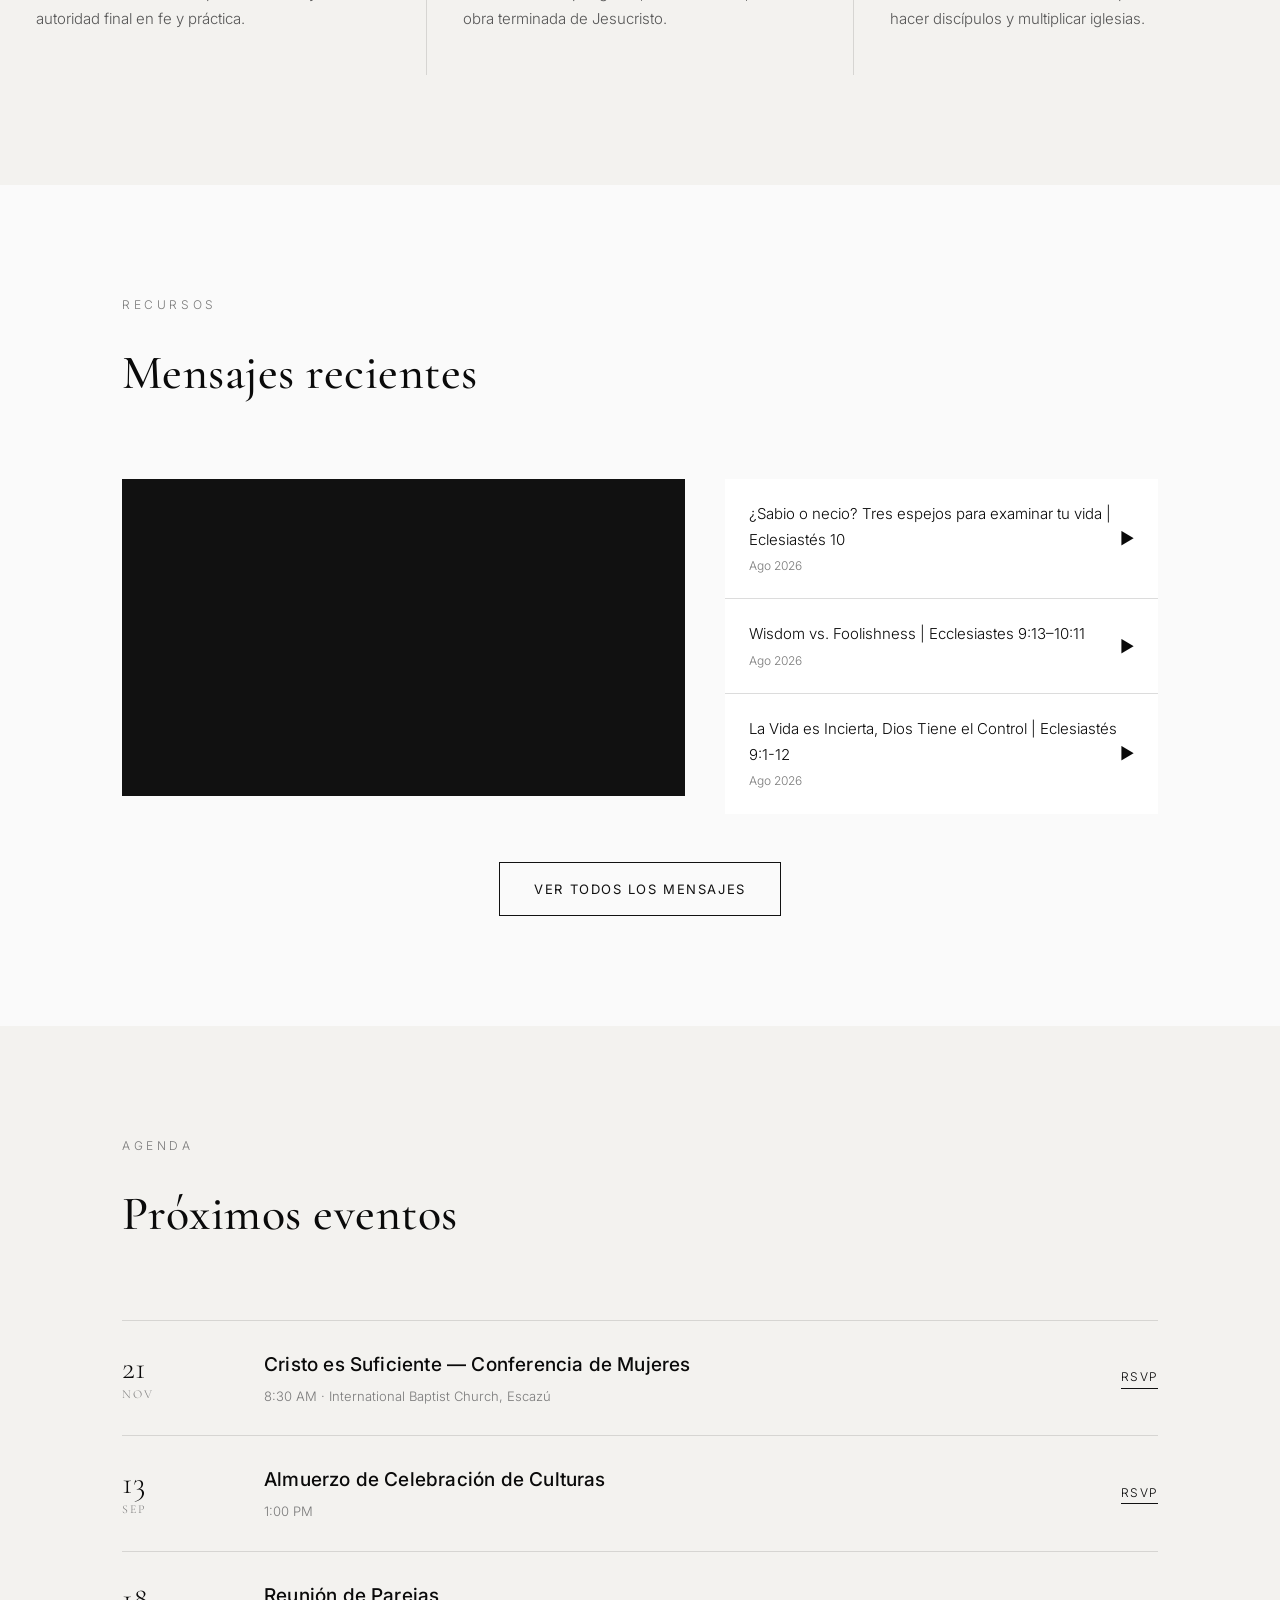
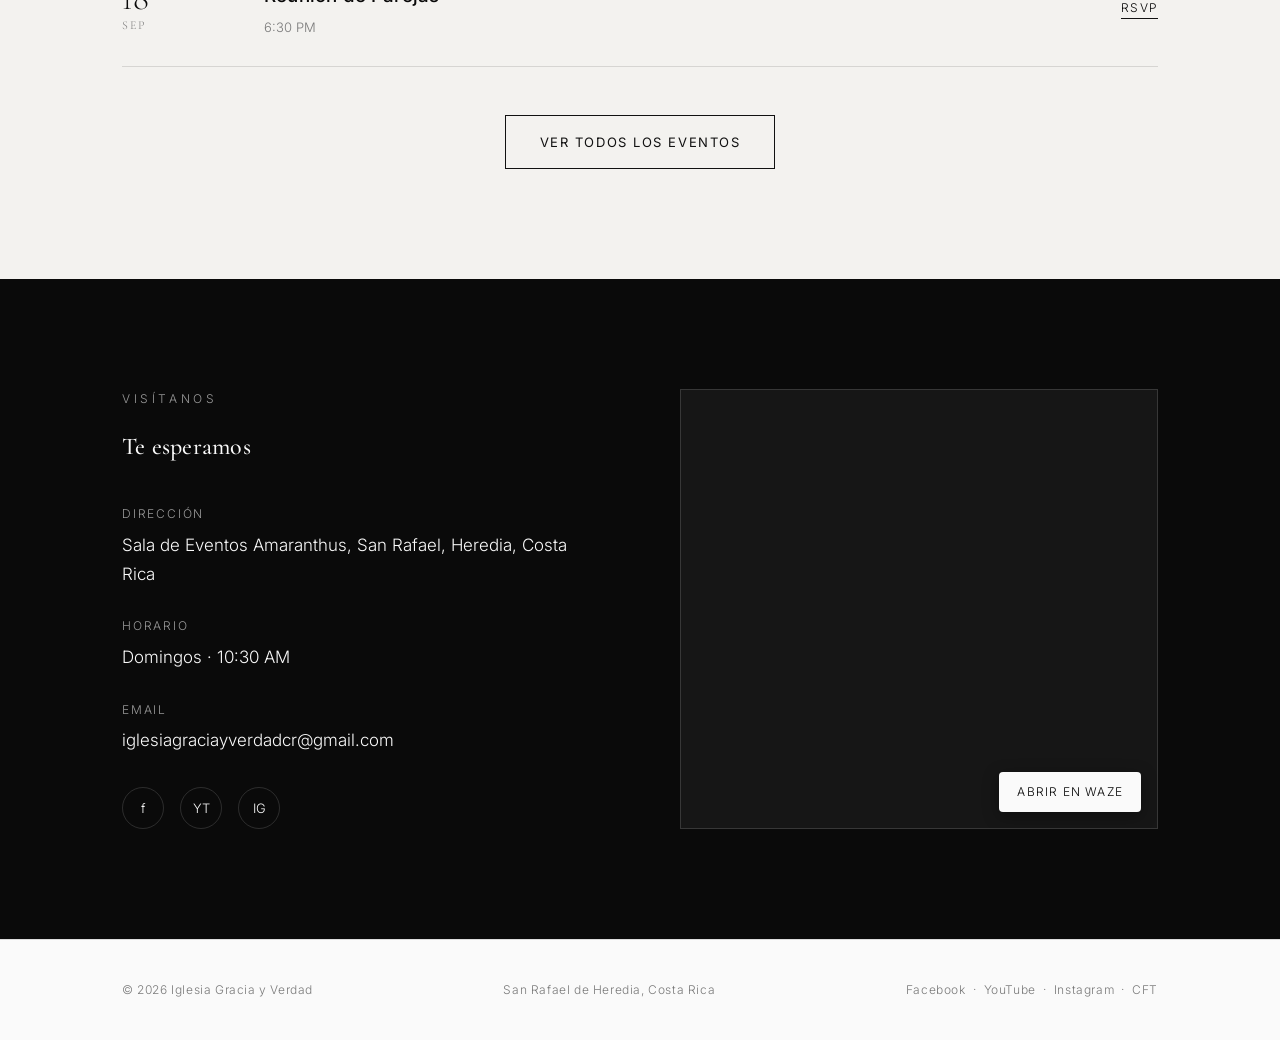
==== commit 9b9decfe: "Replace CFT header button with Formación Teológica nav link; enlarge pastor photos" ====
--- a/index.html
+++ b/index.html
@@ -33,9 +33,9 @@
       <a href="events.html" class=""><span data-i18n="es" class="inline">Eventos</span><span data-i18n="en" class="inline">Events</span></a>
       <a href="giving.html" class=""><span data-i18n="es" class="inline">Ofrendas</span><span data-i18n="en" class="inline">Giving</span></a>
       <a href="contact.html" class=""><span data-i18n="es" class="inline">Contacto</span><span data-i18n="en" class="inline">Contact</span></a>
+      <a href="https://cftgv.com/" target="_blank" rel="noopener"><span data-i18n="es" class="inline">Formaci&oacute;n Teol&oacute;gica</span><span data-i18n="en" class="inline">Theological Training</span></a>
       </nav>
       <div class="nav-right">
-        <a class="cft-badge" href="https://cftgv.com/" target="_blank" rel="noopener">CFT</a>
         <div class="lang-toggle">
           <button data-set-lang="es">ES</button>
           <button data-set-lang="en">EN</button>
--- a/style.css
+++ b/style.css
@@ -108,9 +108,9 @@
   .info-grid .item .num{font-size:28px;}
 
   /* Leader card */
-  .leader-card{gap:16px;margin-top:28px;}
-  .leader-card .photo{width:72px;height:72px;}
-  .leader-card h3{font-size:18px;}
+  .leader-card{flex-direction:column;align-items:flex-start;gap:24px;margin-top:32px;}
+  .leader-card .photo{width:220px;height:220px;}
+  .leader-card h3{font-size:22px;}
 
   /* Event row */
   .event-row{grid-template-columns:60px 1fr;gap:16px;padding:20px 0;}
@@ -182,10 +182,13 @@
 .about-grid p{color:#444;margin-bottom:20px;font-size:16px;}
 
 /* Leader card */
-.leader-card{display:flex;gap:28px;align-items:center;margin-top:40px;}
-.leader-card .photo{width:88px;height:88px;border-radius:50%;background:#111;flex-shrink:0;object-fit:cover;}
-.leader-card h3{font-size:20px;margin-bottom:4px;}
-.leader-card p{font-size:14px;color:var(--gray);margin:0;}
+.leader-card{display:flex;gap:44px;align-items:center;margin-top:48px;}
+.leader-card .photo{width:320px;height:320px;border-radius:50%;background:#111;flex-shrink:0;object-fit:cover;}
+.leader-card .info{padding-top:4px;}
+.leader-card h3{font-size:28px;margin-bottom:4px;}
+.leader-card .role{font-family:'Cormorant Garamond',serif;font-style:italic;font-size:17px;color:var(--gray);margin:0 0 20px;}
+.leader-card .bio p{font-size:15px;color:#444;margin-bottom:14px;max-width:620px;}
+.leader-card .bio a{color:var(--black);border-bottom:1px solid var(--black);}
 
 /* Beliefs */
 .beliefs-grid{display:grid;grid-template-columns:repeat(3,1fr);gap:1px;background:var(--line-dark);}
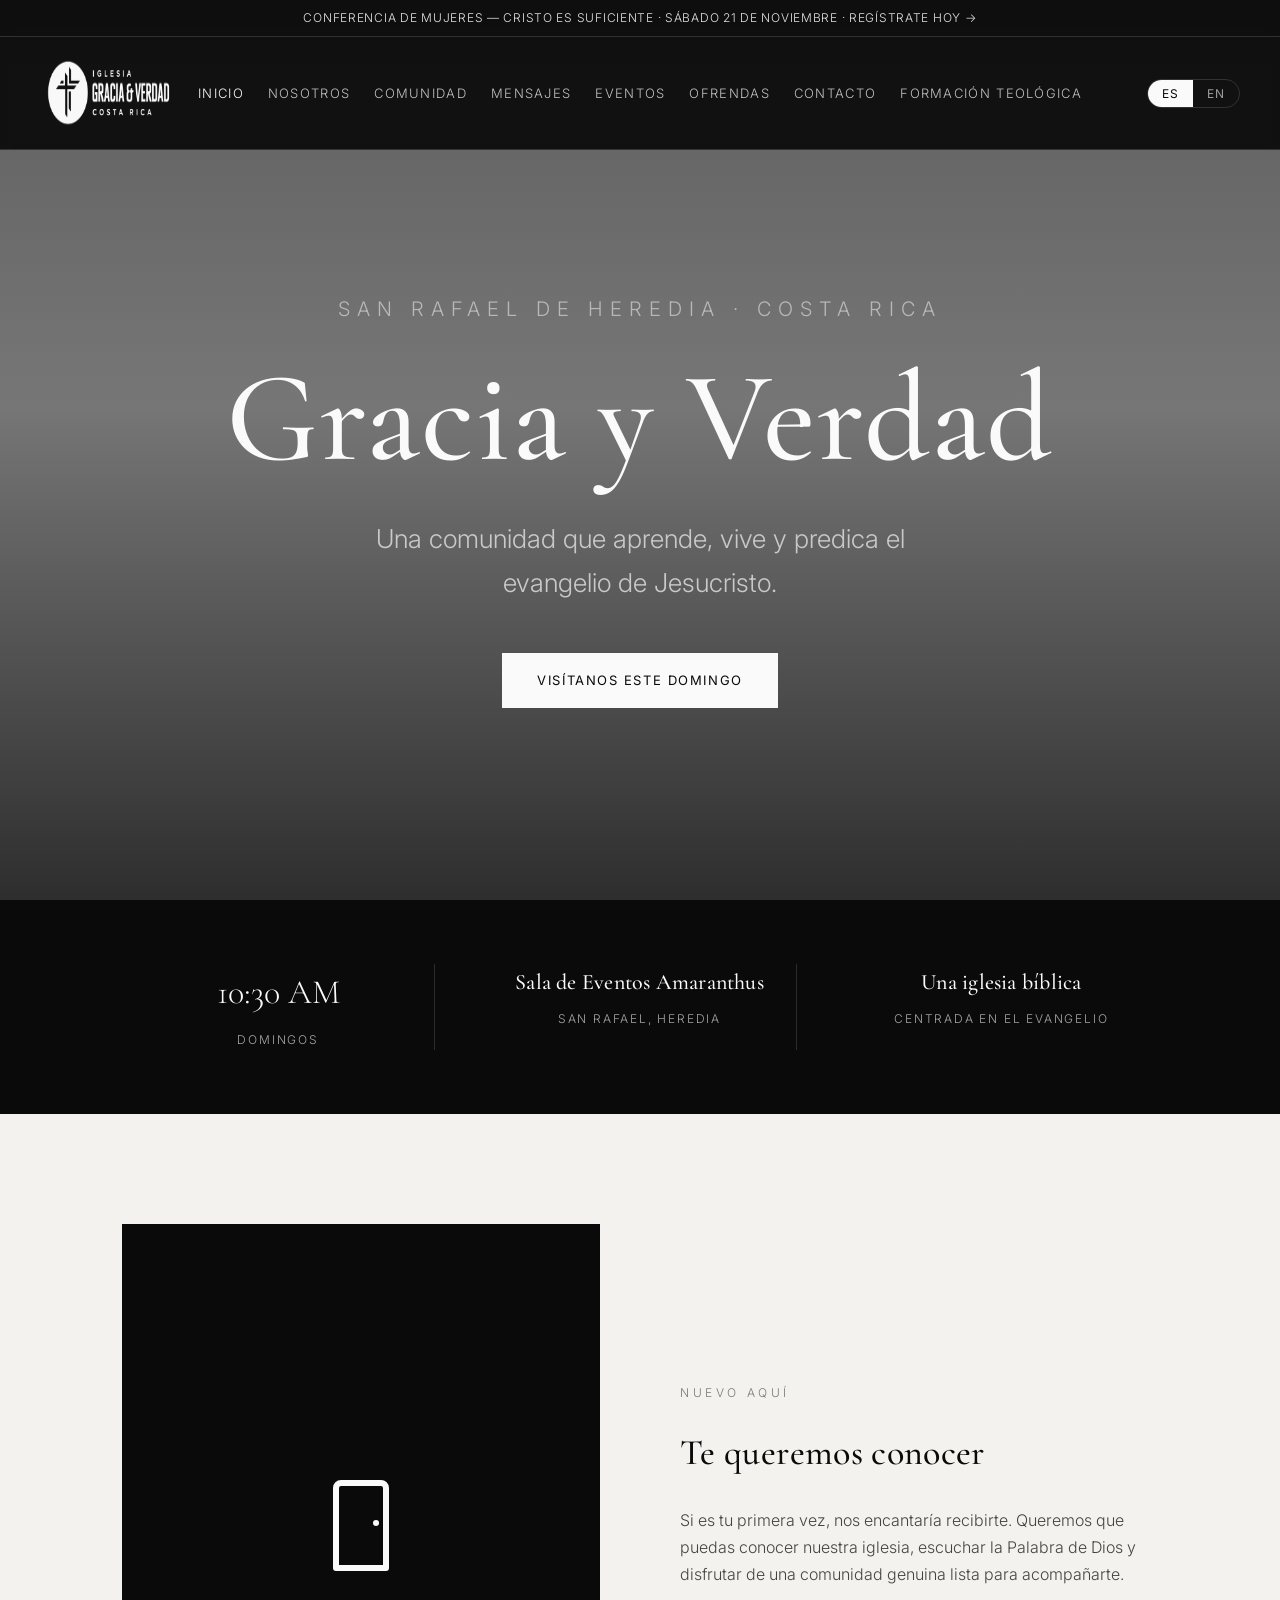
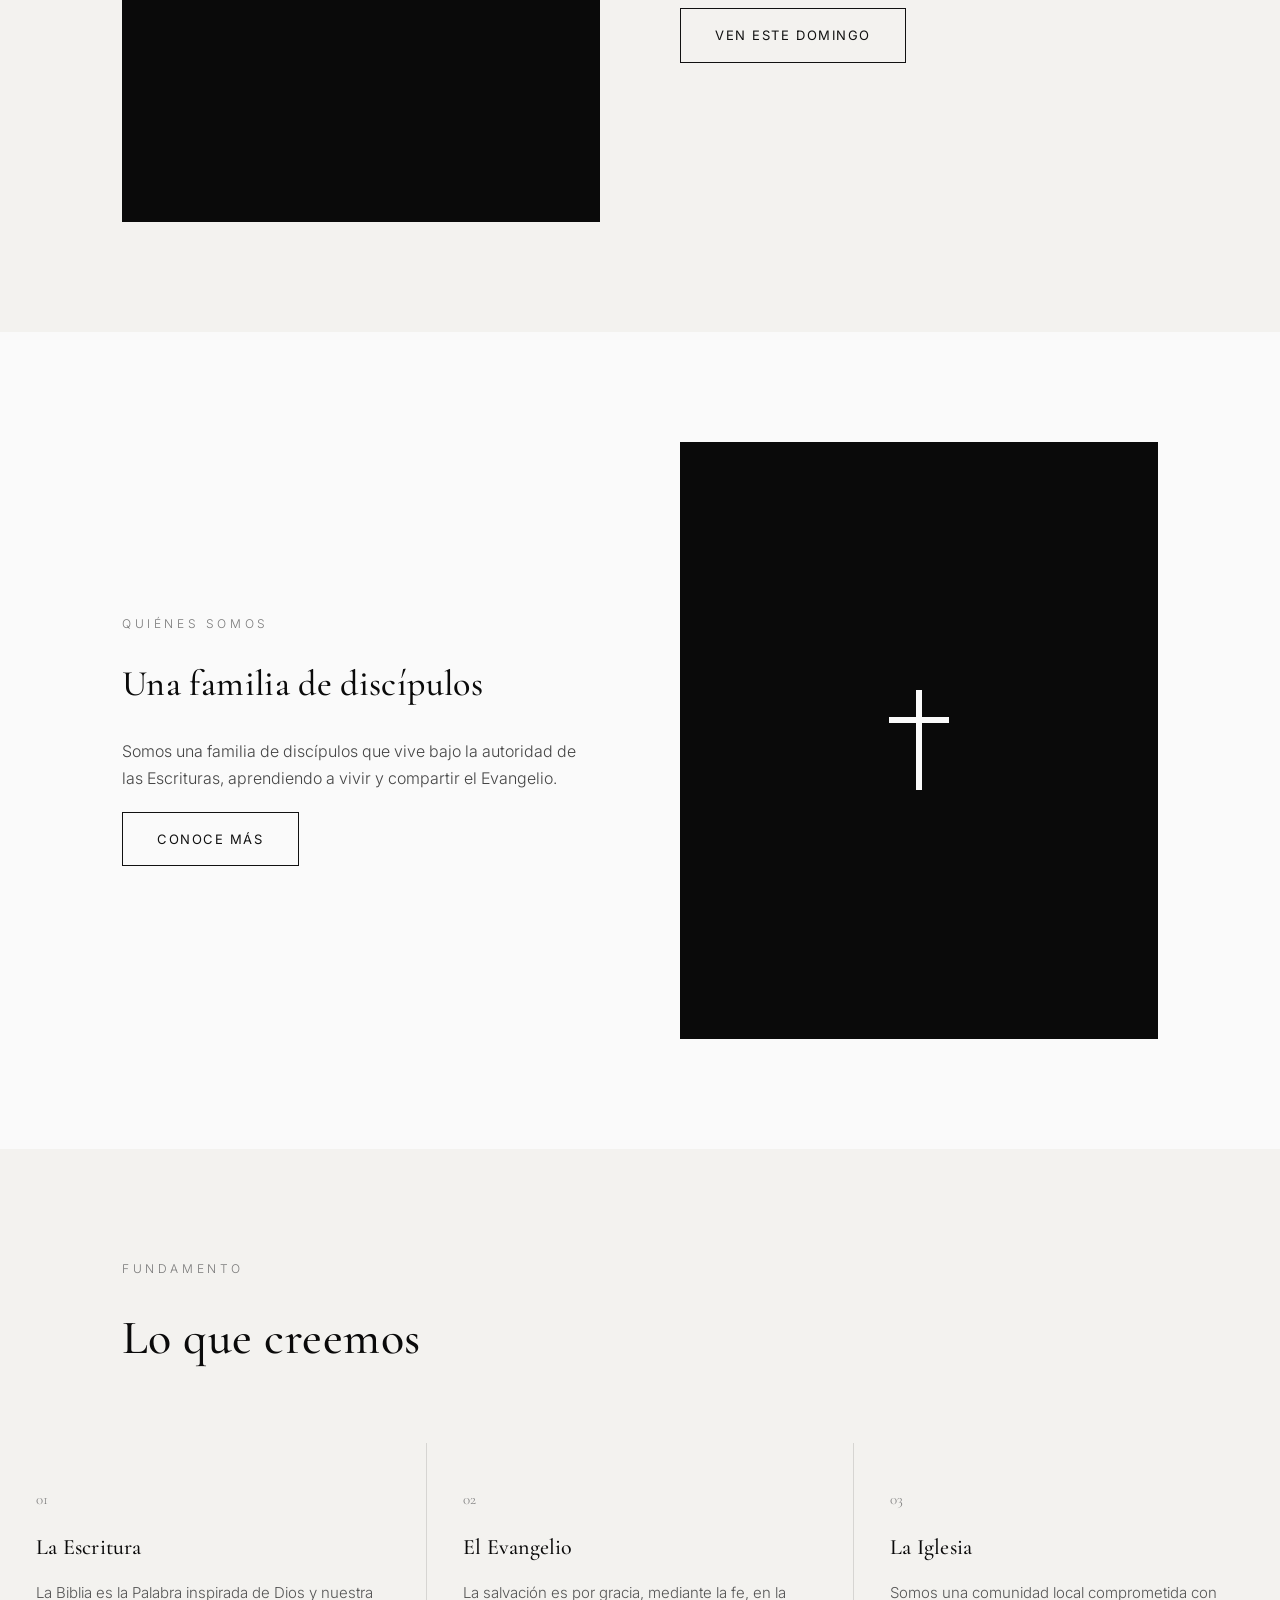
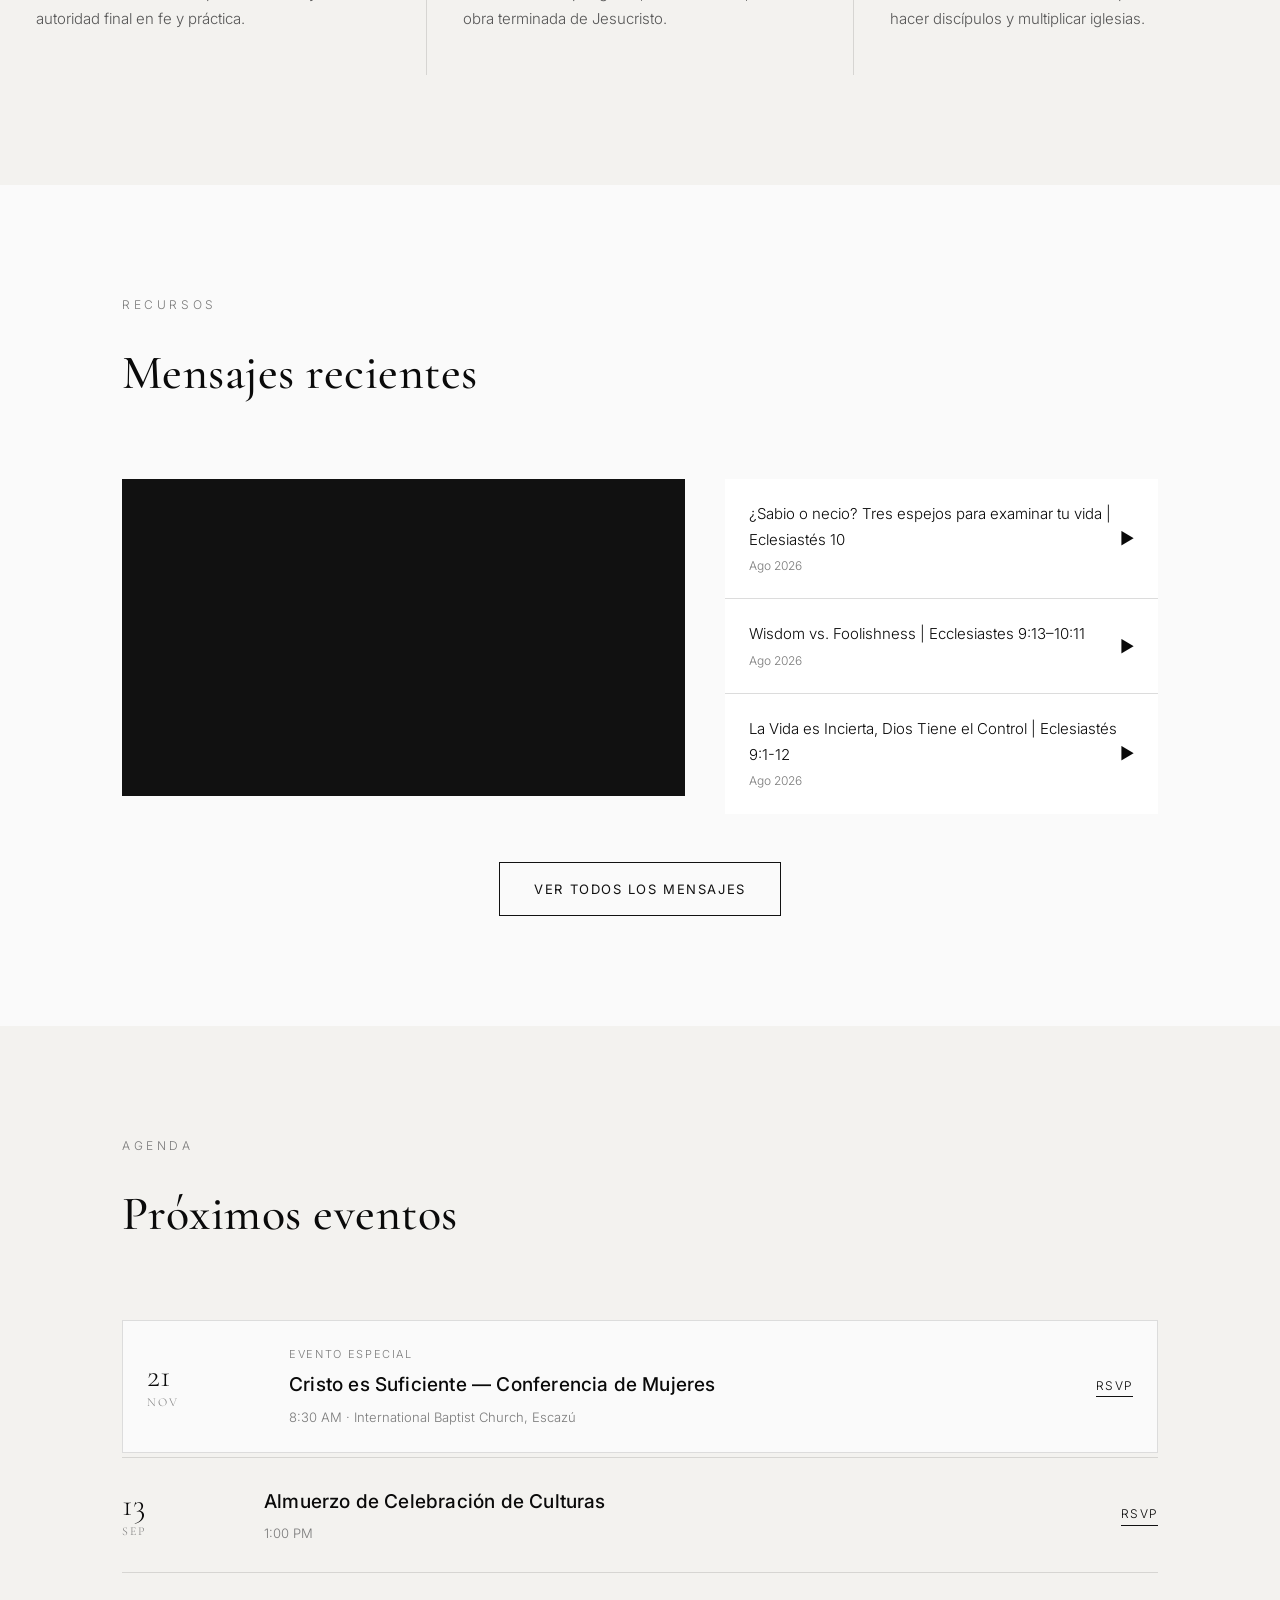
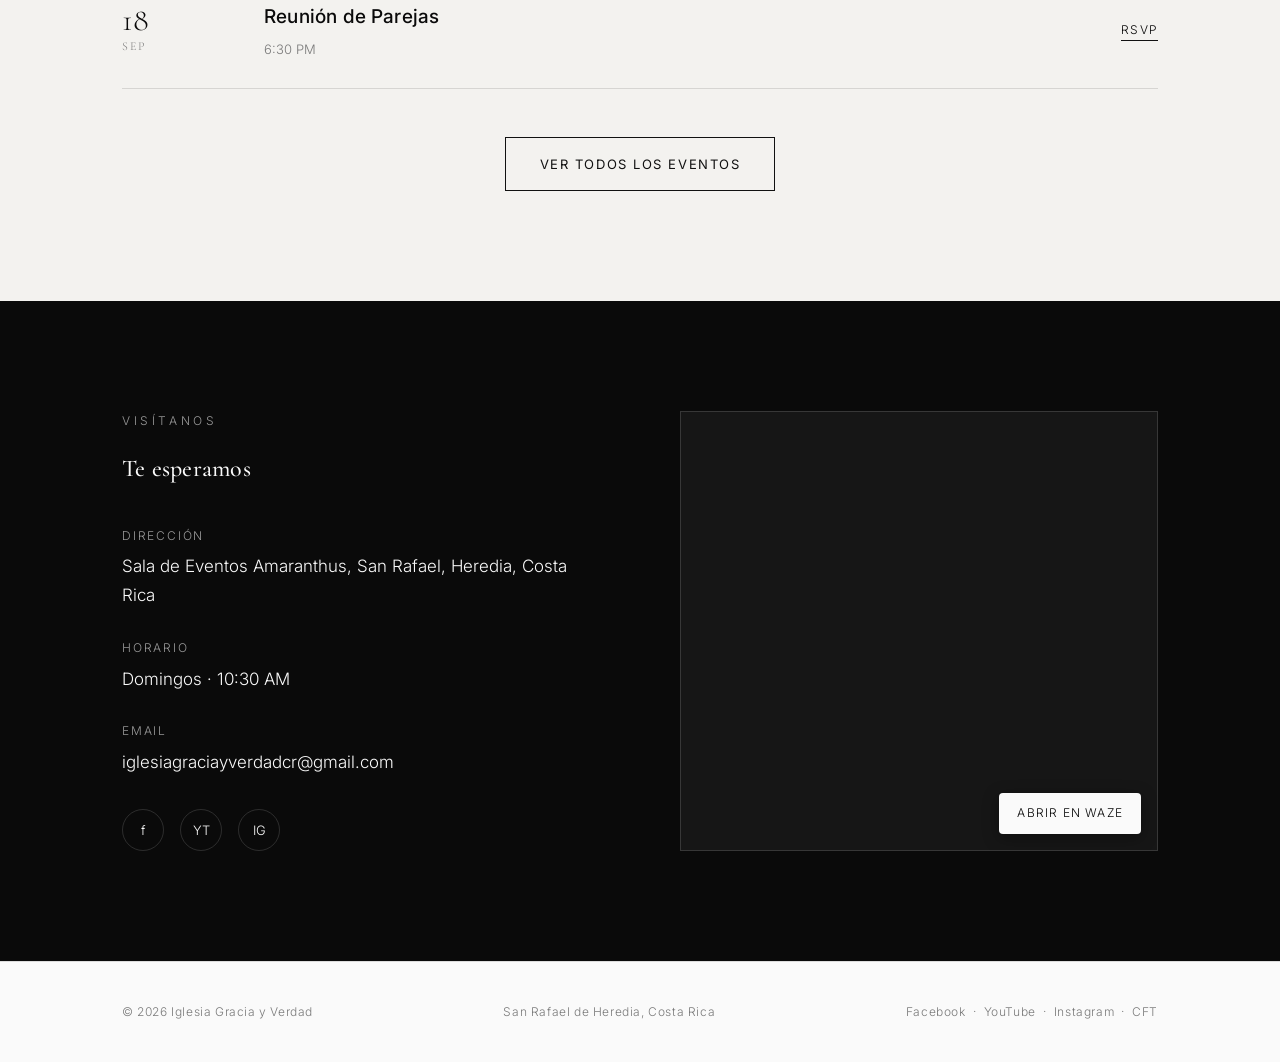
==== commit ce3351be: "Add homepage announce bar and featured event row for Women's Conference" ====
--- a/index.html
+++ b/index.html
@@ -9,8 +9,29 @@
 <link rel="preconnect" href="https://fonts.gstatic.com" crossorigin>
 <link href="https://fonts.googleapis.com/css2?family=Cormorant+Garamond:wght@400;500;600&family=Inter:wght@300;400;500;600&display=swap" rel="stylesheet">
 <link rel="stylesheet" href="style.css">
+<!-- WOMEN'S CONFERENCE PROMO (remove this <style> block after Nov 21) -->
+<style>
+.announce-bar{position:fixed;top:0;left:0;right:0;z-index:101;background:rgba(10,10,10,0.94);border-bottom:1px solid var(--line);backdrop-filter:blur(6px);-webkit-backdrop-filter:blur(6px);}
+.announce-bar a{display:block;text-align:center;padding:10px 16px;color:var(--white);font-size:12px;line-height:16px;letter-spacing:0.06em;text-transform:uppercase;opacity:0.9;transition:opacity .2s;}
+.announce-bar a:hover{opacity:1;}
+header{top:37px;}
+@media (max-width:900px){
+  nav.links{top:113px;}
+}
+.event-row.featured{background:var(--white);border:1px solid var(--line-dark);padding:24px;margin-bottom:4px;}
+.event-row.featured .tag{font-size:11px;letter-spacing:0.15em;text-transform:uppercase;color:var(--gray);margin-bottom:6px;}
+</style>
+<!-- /WOMEN'S CONFERENCE PROMO style -->
 </head>
 <body>
+<!-- WOMEN'S CONFERENCE PROMO (remove this bar after Nov 21) -->
+<div class="announce-bar">
+  <a href="https://pretix.eu/igv/mujeres2026/" target="_blank" rel="noopener">
+    <span data-i18n="es" class="inline">Conferencia de Mujeres &mdash; Cristo es Suficiente &middot; S&aacute;bado 21 de noviembre &middot; Reg&iacute;strate hoy &rarr;</span>
+    <span data-i18n="en" class="inline">Women's Conference &mdash; Christ Is Enough &middot; Saturday, November 21 &middot; Register today &rarr;</span>
+  </a>
+</div>
+<!-- /WOMEN'S CONFERENCE PROMO bar -->
 <header>
   <div class="nav">
     <a class="brand" href="index.html">
@@ -193,11 +214,17 @@
       <h2><span data-i18n="es">Pr&oacute;ximos eventos</span><span data-i18n="en">Upcoming events</span></h2>
     </div>
     <div class="events-list">
-      <div class="event-row">
+      <!-- WOMEN'S CONFERENCE PROMO (remove "featured" class + tag div after Nov 21) -->
+      <div class="event-row featured">
         <div class="date"><div class="d">21</div><div class="m">Nov</div></div>
-        <div><h3><span data-i18n="es" class="inline">Cristo es Suficiente &mdash; Conferencia de Mujeres</span><span data-i18n="en" class="inline">Christ Is Enough &mdash; Women's Conference</span></h3><div class="meta">8:30 AM &middot; <span data-i18n="es" class="inline">International Baptist Church, Escaz&uacute;</span><span data-i18n="en" class="inline">International Baptist Church, Escaz&uacute;</span></div></div>
+        <div>
+          <div class="tag"><span data-i18n="es" class="inline">Evento especial</span><span data-i18n="en" class="inline">Special event</span></div>
+          <h3><span data-i18n="es" class="inline">Cristo es Suficiente &mdash; Conferencia de Mujeres</span><span data-i18n="en" class="inline">Christ Is Enough &mdash; Women's Conference</span></h3>
+          <div class="meta">8:30 AM &middot; <span data-i18n="es" class="inline">International Baptist Church, Escaz&uacute;</span><span data-i18n="en" class="inline">International Baptist Church, Escaz&uacute;</span></div>
+        </div>
         <a class="rsvp" href="events.html">RSVP</a>
       </div>
+      <!-- /WOMEN'S CONFERENCE PROMO -->
       <div class="event-row">
         <div class="date"><div class="d">13</div><div class="m">Sep</div></div>
         <div><h3><span data-i18n="es" class="inline">Almuerzo de Celebraci&oacute;n de Culturas</span><span data-i18n="en" class="inline">Culture Celebration Lunch</span></h3><div class="meta">1:00 PM</div></div>
